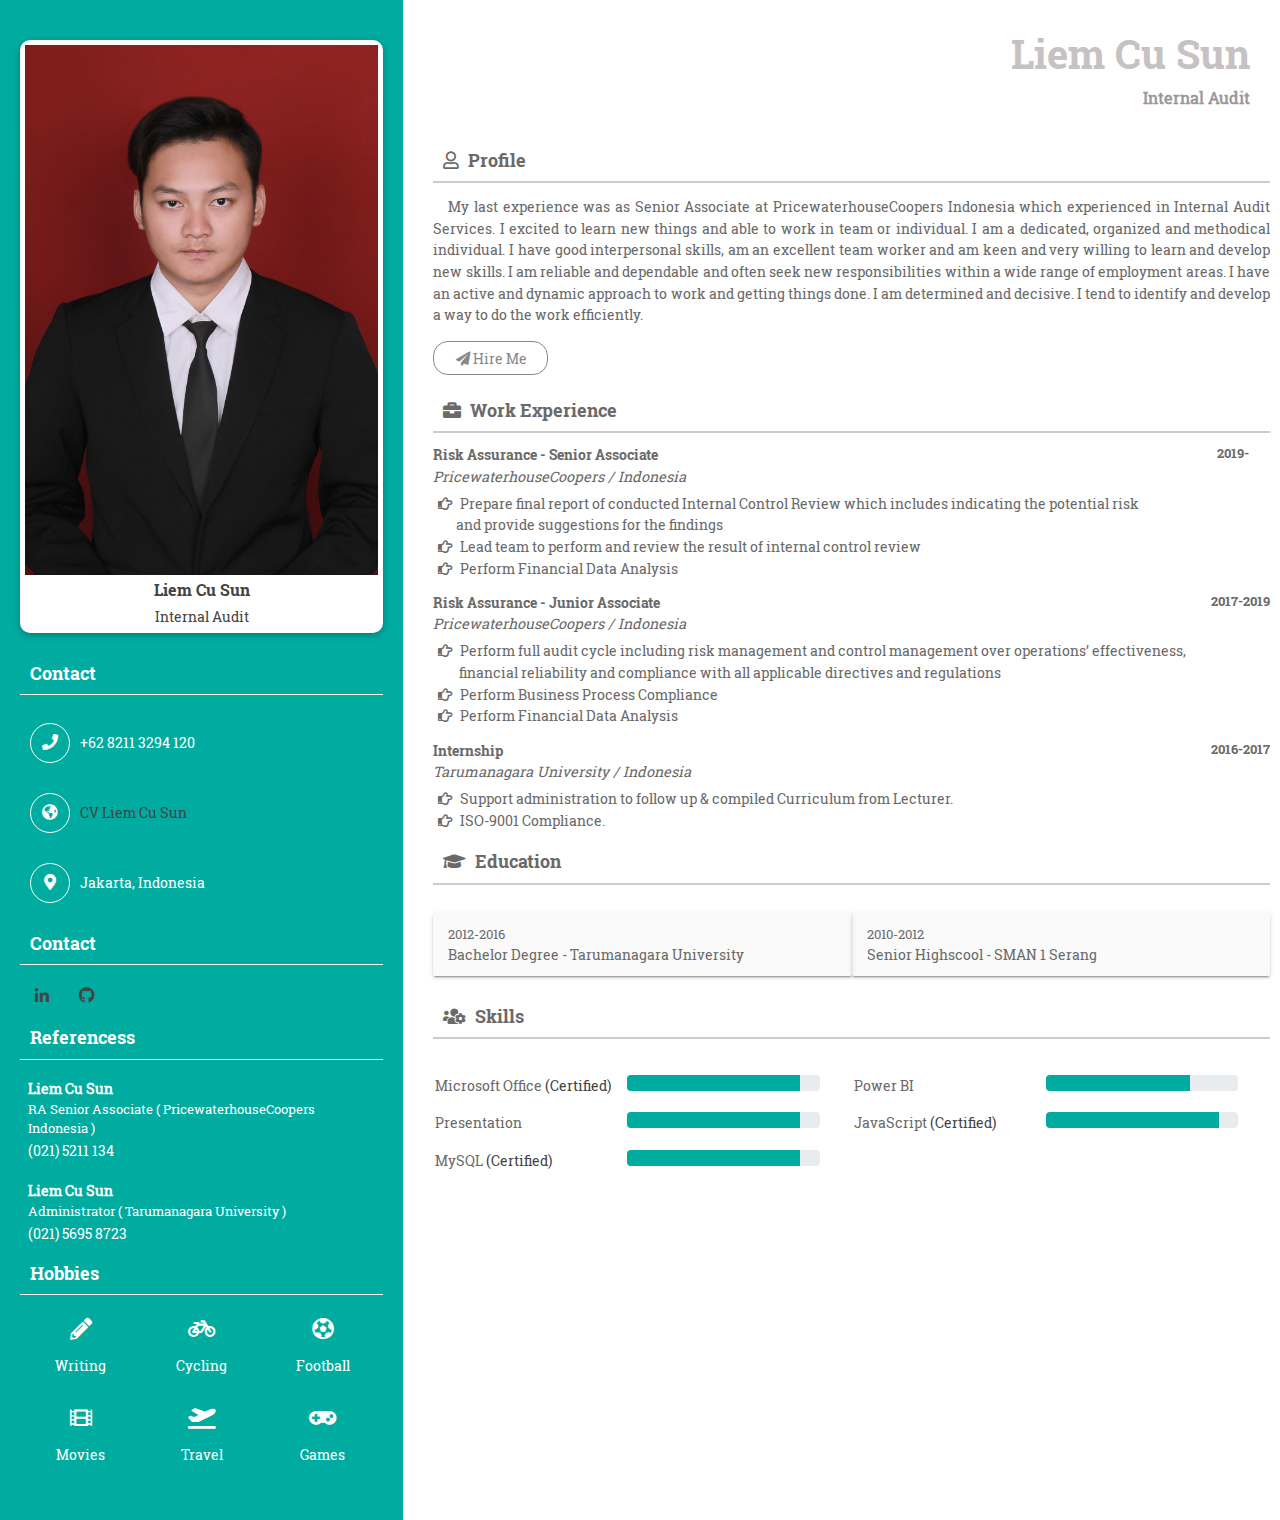
==== index.html @ da797f71 "update cv last" ====
<!doctype html>
<html lang="en">

<head>
    <meta charset="utf-8">
    <meta name="viewport" content="width=device-width, initial-scale=1, shrink-to-fit=no">
    <title> CV Liem Cu Sun</title>

    <link rel="shortcut icon" href="assets/images/fav.jpg">
    <link rel="stylesheet" href="assets/css/bootstrap.min.css">
    <link rel="stylesheet" href="assets/css/fontawsom-all.min.css">
    <link rel="stylesheet" type="text/css" href="assets/css/style.css" />
</head>
<style>
    .profile-box {
        margin: 0 0 0 0;
        width: 100%;
        height: 100%;
    }
</style>

<body>
    <div class="container-fluid overcover">
        <div class="container profile-box">
            <div class="row">
                <div class="col-md-4 left-co">
                    <div class="left-side">
                        <div class="profile-info">
                            <img src="assets/images/0.JPG" alt="">
                            <h3>Liem Cu Sun</h3>
                            <span>Internal Audit</span>
                        </div>
                        <h4 class="ltitle">Contact</h4>
                        <div class="contact-box pb0">
                            <div class="icon">
                                <i class="fas fa-phone"></i>
                            </div>
                            <div class="detail">
                                +62 8211 3294 120
                            </div>
                        </div>
                        <div class="contact-box pb0">
                            <div class="icon">
                                <i class="fas fa-globe-americas"></i>
                            </div>
                            <div class="detail">
                                <a href="https://liemcusun.github.io/">CV Liem Cu Sun</a>
                            </div>
                        </div>
                        <div class="contact-box">
                            <div class="icon">
                                <i class="fas fa-map-marker-alt"></i>
                            </div>
                            <div class="detail">
                                Jakarta, Indonesia
                            </div>
                        </div>
                        <h4 class="ltitle">Contact</h4>
                        <ul class="row social-link no-margin">
                            <!-- <li><a href="https://www.facebook.com/profile.php?id=100008855958695" target="_blank"><i
                                        class="fab fa-facebook-f"></i></a></li>
                            <li><a href="https://twitter.com/liemcusun" target="_blank"><i
                                        class="fab fa-twitter"></i></a></li>
                            <li><a href="https://www.instagram.com/liemcusun/" target="_blank"><i
                                        class="fab fa-instagram"></i></a></li> -->
                            <!-- <li><i class="fab fa-google-plus-g"></i></li> -->
                            <li><a href="https://www.linkedin.com/in/liem-cu-sun-066883148/" target="_blank"><i
                                        class="fab fa-linkedin-in"></i></a></li>
                            <li><a href="https://github.com/LiemCuSun" target="_blank"><i class="fab fa-github"></i></a>
                            </li>
                        </ul>
                        <h4 class="ltitle">Referencess</h4>

                        <div class="refer-cov">
                            <b>Liem Cu Sun</b>
                            <p>RA Senior Associate ( PricewaterhouseCoopers Indonesia )</p>
                            <span>(021) 5211 134</span>
                        </div>
                        <div class="refer-cov">
                            <b>Liem Cu Sun</b>
                            <p>Administrator ( Tarumanagara University )</p>
                            <span>(021) 5695 8723</span>
                        </div>
                        <h4 class="ltitle">Hobbies</h4>
                        <ul class="hoby row no-margin">
                            <li><i class="fas fa-pencil-alt"></i> <br> Writing</li>
                            <li><i class="fas fa-bicycle"></i> <br> Cycling</li>
                            <li><i class="fas fa-futbol"></i> <br> Football</li>
                            <li><i class="fas fa-film"></i><br> Movies</li>
                            <li><i class="fas fa-plane-departure"></i> <br>Travel</li>
                            <li><i class="fas fa-gamepad"></i> <br> Games</li>
                        </ul>
                    </div>
                </div>
                <div class="col-md-8 rt-div">
                    <div class="rit-cover">
                        <div class="hotkey">
                            <h1 class="">Liem Cu Sun </h1>
                            <small>Internal Audit</small>
                        </div>
                        <h2 class="rit-titl"><i class="far fa-user"></i> Profile</h2>
                        <div class="about">
                            <p>My last experience was as Senior Associate at PricewaterhouseCoopers Indonesia which
                                experienced in Internal Audit Services. I excited to learn new things and able
                                to work in team or individual. I am a dedicated, organized and methodical individual.
                                I have good interpersonal skills, am an excellent team worker and am keen and very
                                willing to learn
                                and develop new skills. I am reliable and dependable and often seek new responsibilities
                                within a wide range of employment areas. I have an active and dynamic approach to work
                                and getting things done.
                                I am determined and decisive. I tend to identify and develop a way to do the work
                                efficiently.</p>
                            <div class="btn-ro row no-margin">
                                <ul class="btn-link">
                                    <li>
                                        <a href="https://www.linkedin.com/in/liem-cu-sun-066883148/"><i
                                                class="fas fa-paper-plane"></i> Hire Me</a>
                                    </li>
                                </ul>
                            </div>
                        </div>

                        <h2 class="rit-titl"><i class="fas fa-briefcase"></i> Work Experience</h2>
                        <div class="work-exp">
                            <h6>Risk Assurance - Senior Associate <span>2019-&nbsp&nbsp&nbsp&nbsp&nbsp&nbsp&nbsp</span>
                            </h6>
                            <i>PricewaterhouseCoopers / Indonesia</i>
                            <ul>
                                <li><i class="far fa-hand-point-right"></i> Prepare final report of conducted Internal Control Review which
                                    includes indicating the potential risk <br> &nbsp&nbsp&nbsp&nbsp&nbsp&nbspand provide suggestions for the findings </li>
                                <li><i class="far fa-hand-point-right"></i> Lead team to perform and review the result of internal control review
                                </li>
                                <li><i class="far fa-hand-point-right"></i> Perform Financial Data Analysis
                                </li>
                            </ul>
                        </div>
                        <div class="work-exp">
                            <h6>Risk Assurance - Junior Associate <span>2017-2019</span></h6>
                            <i>PricewaterhouseCoopers / Indonesia</i>
                            <ul>
                                <li><i class="far fa-hand-point-right"></i> Perform full audit cycle
                                    including risk management and control management over operations’ effectiveness,
                                    <br>
                                    &nbsp&nbsp&nbsp&nbsp&nbsp&nbsp financial reliability and compliance with all applicable directives and regulations
                                </li>
                                <li><i class="far fa-hand-point-right"></i> Perform Business Process Compliance </li>
                                <li><i class="far fa-hand-point-right"></i> Perform Financial Data Analysis
                                </li>
                            </ul>
                        </div>
                        <div class="work-exp">
                            <h6>Internship <span>2016-2017</span></h6>
                            <i>Tarumanagara University / Indonesia</i>
                            <ul>
                                <li><i class="far fa-hand-point-right"></i> Support administration to follow up &
                                    compiled Curriculum from Lecturer.

                                </li>
                                <li><i class="far fa-hand-point-right"></i> ISO-9001 Compliance.
                                </li>

                            </ul>
                        </div>

                        <h2 class="rit-titl"><i class="fas fa-graduation-cap"></i> Education</h2>
                        <div class="education">
                            <ul class="row no-margin">
                                <li class="col-md-6"><span>2012-2016</span> <br>
                                    Bachelor Degree - Tarumanagara University</li>
                                <li class="col-md-6"><span>2010-2012</span> <br>
                                    Senior Highscool - SMAN 1 Serang</li>
                            </ul>
                        </div>

                        <h2 class="rit-titl"><i class="fas fa-users-cog"></i> Skills</h2>
                        <div class="profess-cover row no-margin">
                            <div class="col-md-6">
                                <div class=" prog-row row">
                                    <div class="col-sm-6">
                                        Microsoft Office <a
                                            href="https://drive.google.com/file/d/1vhEPJi2TEz5FC_Oz_TeQde2bWAVNfuhn/view?usp=sharing">(Certified)</a>
                                    </div>
                                    <div class="col-sm-6">
                                        <div class="progress">
                                            <div class="progress-bar" role="progressbar" style="width: 90%"
                                                aria-valuenow="25" aria-valuemin="0" aria-valuemax="100"></div>
                                        </div>
                                    </div>
                                </div>
                            </div>
                            <div class="col-md-6">
                                <div class="row prog-row">
                                    <div class="col-sm-6">
                                        Power BI
                                    </div>
                                    <div class="col-sm-6">
                                        <div class="progress">
                                            <div class="progress-bar" role="progressbar" style="width: 75%"
                                                aria-valuenow="25" aria-valuemin="0" aria-valuemax="100"></div>
                                        </div>
                                    </div>
                                </div>
                            </div>

                            <div class="col-md-6">
                                <div class="row prog-row">
                                    <div class="col-sm-6">
                                        Presentation 
                                    </div>
                                    <div class="col-sm-6">
                                        <div class="progress">
                                            <div class="progress-bar" role="progressbar" style="width: 90%"
                                                aria-valuenow="25" aria-valuemin="0" aria-valuemax="100"></div>
                                        </div>
                                    </div>
                                </div>
                            </div>
                            <div class="col-md-6">
                                <div class="row prog-row">
                                    <div class="col-sm-6">
                                        JavaScript <a
                                            href="https://drive.google.com/file/d/10kPiqMe0qYyDjSriyU6Ik29pixav_058/view?usp=sharing">(Certified)</a>
                                    </div>
                                    <div class="col-sm-6">
                                        <div class="progress">
                                            <div class="progress-bar" role="progressbar" style="width: 90%"
                                                aria-valuenow="25" aria-valuemin="0" aria-valuemax="100"></div>
                                        </div>
                                    </div>
                                </div>
                            </div>
                            <div class="col-md-6">
                                <div class="row prog-row">
                                    <div class="col-sm-6">
                                        MySQL <a
                                            href="https://drive.google.com/file/d/10kPiqMe0qYyDjSriyU6Ik29pixav_058/view?usp=sharing">(Certified)</a>
                                    </div>
                                    <div class="col-sm-6">
                                        <div class="progress">
                                            <div class="progress-bar" role="progressbar" style="width: 90%"
                                                aria-valuenow="25" aria-valuemin="0" aria-valuemax="100"></div>
                                        </div>
                                    </div>
                                </div>
                            </div>






                        </div>
                    </div>
                </div>
            </div>
        </div>
    </div>
</body>

<script src="assets/js/jquery-3.2.1.min.js"></script>
<script src="assets/js/popper.min.js"></script>
<script src="assets/js/bootstrap.min.js"></script>
<script src="assets/js/script.js"></script>


</html>
---- assets/css/fontawsom-all.min.css ----
/*!
 * Font Awesome Free 5.3.1 by @fontawesome - https://fontawesome.com
 * License - https://fontawesome.com/license/free (Icons: CC BY 4.0, Fonts: SIL OFL 1.1, Code: MIT License)
 */
.fa,.fab,.fal,.far,.fas{-moz-osx-font-smoothing:grayscale;-webkit-font-smoothing:antialiased;display:inline-block;font-style:normal;font-variant:normal;text-rendering:auto;line-height:1}.fa-lg{font-size:1.33333em;line-height:.75em;vertical-align:-.0667em}.fa-xs{font-size:.75em}.fa-sm{font-size:.875em}.fa-1x{font-size:1em}.fa-2x{font-size:2em}.fa-3x{font-size:3em}.fa-4x{font-size:4em}.fa-5x{font-size:5em}.fa-6x{font-size:6em}.fa-7x{font-size:7em}.fa-8x{font-size:8em}.fa-9x{font-size:9em}.fa-10x{font-size:10em}.fa-fw{text-align:center;width:1.25em}.fa-ul{list-style-type:none;margin-left:2.5em;padding-left:0}.fa-ul>li{position:relative}.fa-li{left:-2em;position:absolute;text-align:center;width:2em;line-height:inherit}.fa-border{border:.08em solid #eee;border-radius:.1em;padding:.2em .25em .15em}.fa-pull-left{float:left}.fa-pull-right{float:right}.fa.fa-pull-left,.fab.fa-pull-left,.fal.fa-pull-left,.far.fa-pull-left,.fas.fa-pull-left{margin-right:.3em}.fa.fa-pull-right,.fab.fa-pull-right,.fal.fa-pull-right,.far.fa-pull-right,.fas.fa-pull-right{margin-left:.3em}.fa-spin{animation:fa-spin 2s infinite linear}.fa-pulse{animation:fa-spin 1s infinite steps(8)}@keyframes fa-spin{0%{transform:rotate(0deg)}to{transform:rotate(1turn)}}.fa-rotate-90{-ms-filter:"progid:DXImageTransform.Microsoft.BasicImage(rotation=1)";transform:rotate(90deg)}.fa-rotate-180{-ms-filter:"progid:DXImageTransform.Microsoft.BasicImage(rotation=2)";transform:rotate(180deg)}.fa-rotate-270{-ms-filter:"progid:DXImageTransform.Microsoft.BasicImage(rotation=3)";transform:rotate(270deg)}.fa-flip-horizontal{-ms-filter:"progid:DXImageTransform.Microsoft.BasicImage(rotation=0, mirror=1)";transform:scaleX(-1)}.fa-flip-vertical{transform:scaleY(-1)}.fa-flip-horizontal.fa-flip-vertical,.fa-flip-vertical{-ms-filter:"progid:DXImageTransform.Microsoft.BasicImage(rotation=2, mirror=1)"}.fa-flip-horizontal.fa-flip-vertical{transform:scale(-1)}:root .fa-flip-horizontal,:root .fa-flip-vertical,:root .fa-rotate-90,:root .fa-rotate-180,:root .fa-rotate-270{-webkit-filter:none;filter:none}.fa-stack{display:inline-block;height:2em;line-height:2em;position:relative;vertical-align:middle;width:2em}.fa-stack-1x,.fa-stack-2x{left:0;position:absolute;text-align:center;width:100%}.fa-stack-1x{line-height:inherit}.fa-stack-2x{font-size:2em}.fa-inverse{color:#fff}.fa-500px:before{content:"\f26e"}.fa-accessible-icon:before{content:"\f368"}.fa-accusoft:before{content:"\f369"}.fa-ad:before{content:"\f641"}.fa-address-book:before{content:"\f2b9"}.fa-address-card:before{content:"\f2bb"}.fa-adjust:before{content:"\f042"}.fa-adn:before{content:"\f170"}.fa-adversal:before{content:"\f36a"}.fa-affiliatetheme:before{content:"\f36b"}.fa-air-freshener:before{content:"\f5d0"}.fa-algolia:before{content:"\f36c"}.fa-align-center:before{content:"\f037"}.fa-align-justify:before{content:"\f039"}.fa-align-left:before{content:"\f036"}.fa-align-right:before{content:"\f038"}.fa-alipay:before{content:"\f642"}.fa-allergies:before{content:"\f461"}.fa-amazon:before{content:"\f270"}.fa-amazon-pay:before{content:"\f42c"}.fa-ambulance:before{content:"\f0f9"}.fa-american-sign-language-interpreting:before{content:"\f2a3"}.fa-amilia:before{content:"\f36d"}.fa-anchor:before{content:"\f13d"}.fa-android:before{content:"\f17b"}.fa-angellist:before{content:"\f209"}.fa-angle-double-down:before{content:"\f103"}.fa-angle-double-left:before{content:"\f100"}.fa-angle-double-right:before{content:"\f101"}.fa-angle-double-up:before{content:"\f102"}.fa-angle-down:before{content:"\f107"}.fa-angle-left:before{content:"\f104"}.fa-angle-right:before{content:"\f105"}.fa-angle-up:before{content:"\f106"}.fa-angry:before{content:"\f556"}.fa-angrycreative:before{content:"\f36e"}.fa-angular:before{content:"\f420"}.fa-ankh:before{content:"\f644"}.fa-app-store:before{content:"\f36f"}.fa-app-store-ios:before{content:"\f370"}.fa-apper:before{content:"\f371"}.fa-apple:before{content:"\f179"}.fa-apple-alt:before{content:"\f5d1"}.fa-apple-pay:before{content:"\f415"}.fa-archive:before{content:"\f187"}.fa-archway:before{content:"\f557"}.fa-arrow-alt-circle-down:before{content:"\f358"}.fa-arrow-alt-circle-left:before{content:"\f359"}.fa-arrow-alt-circle-right:before{content:"\f35a"}.fa-arrow-alt-circle-up:before{content:"\f35b"}.fa-arrow-circle-down:before{content:"\f0ab"}.fa-arrow-circle-left:before{content:"\f0a8"}.fa-arrow-circle-right:before{content:"\f0a9"}.fa-arrow-circle-up:before{content:"\f0aa"}.fa-arrow-down:before{content:"\f063"}.fa-arrow-left:before{content:"\f060"}.fa-arrow-right:before{content:"\f061"}.fa-arrow-up:before{content:"\f062"}.fa-arrows-alt:before{content:"\f0b2"}.fa-arrows-alt-h:before{content:"\f337"}.fa-arrows-alt-v:before{content:"\f338"}.fa-assistive-listening-systems:before{content:"\f2a2"}.fa-asterisk:before{content:"\f069"}.fa-asymmetrik:before{content:"\f372"}.fa-at:before{content:"\f1fa"}.fa-atlas:before{content:"\f558"}.fa-atom:before{content:"\f5d2"}.fa-audible:before{content:"\f373"}.fa-audio-description:before{content:"\f29e"}.fa-autoprefixer:before{content:"\f41c"}.fa-avianex:before{content:"\f374"}.fa-aviato:before{content:"\f421"}.fa-award:before{content:"\f559"}.fa-aws:before{content:"\f375"}.fa-backspace:before{content:"\f55a"}.fa-backward:before{content:"\f04a"}.fa-balance-scale:before{content:"\f24e"}.fa-ban:before{content:"\f05e"}.fa-band-aid:before{content:"\f462"}.fa-bandcamp:before{content:"\f2d5"}.fa-barcode:before{content:"\f02a"}.fa-bars:before{content:"\f0c9"}.fa-baseball-ball:before{content:"\f433"}.fa-basketball-ball:before{content:"\f434"}.fa-bath:before{content:"\f2cd"}.fa-battery-empty:before{content:"\f244"}.fa-battery-full:before{content:"\f240"}.fa-battery-half:before{content:"\f242"}.fa-battery-quarter:before{content:"\f243"}.fa-battery-three-quarters:before{content:"\f241"}.fa-bed:before{content:"\f236"}.fa-beer:before{content:"\f0fc"}.fa-behance:before{content:"\f1b4"}.fa-behance-square:before{content:"\f1b5"}.fa-bell:before{content:"\f0f3"}.fa-bell-slash:before{content:"\f1f6"}.fa-bezier-curve:before{content:"\f55b"}.fa-bible:before{content:"\f647"}.fa-bicycle:before{content:"\f206"}.fa-bimobject:before{content:"\f378"}.fa-binoculars:before{content:"\f1e5"}.fa-birthday-cake:before{content:"\f1fd"}.fa-bitbucket:before{content:"\f171"}.fa-bitcoin:before{content:"\f379"}.fa-bity:before{content:"\f37a"}.fa-black-tie:before{content:"\f27e"}.fa-blackberry:before{content:"\f37b"}.fa-blender:before{content:"\f517"}.fa-blind:before{content:"\f29d"}.fa-blogger:before{content:"\f37c"}.fa-blogger-b:before{content:"\f37d"}.fa-bluetooth:before{content:"\f293"}.fa-bluetooth-b:before{content:"\f294"}.fa-bold:before{content:"\f032"}.fa-bolt:before{content:"\f0e7"}.fa-bomb:before{content:"\f1e2"}.fa-bone:before{content:"\f5d7"}.fa-bong:before{content:"\f55c"}.fa-book:before{content:"\f02d"}.fa-book-open:before{content:"\f518"}.fa-book-reader:before{content:"\f5da"}.fa-bookmark:before{content:"\f02e"}.fa-bowling-ball:before{content:"\f436"}.fa-box:before{content:"\f466"}.fa-box-open:before{content:"\f49e"}.fa-boxes:before{content:"\f468"}.fa-braille:before{content:"\f2a1"}.fa-brain:before{content:"\f5dc"}.fa-briefcase:before{content:"\f0b1"}.fa-briefcase-medical:before{content:"\f469"}.fa-broadcast-tower:before{content:"\f519"}.fa-broom:before{content:"\f51a"}.fa-brush:before{content:"\f55d"}.fa-btc:before{content:"\f15a"}.fa-bug:before{content:"\f188"}.fa-building:before{content:"\f1ad"}.fa-bullhorn:before{content:"\f0a1"}.fa-bullseye:before{content:"\f140"}.fa-burn:before{content:"\f46a"}.fa-buromobelexperte:before{content:"\f37f"}.fa-bus:before{content:"\f207"}.fa-bus-alt:before{content:"\f55e"}.fa-business-time:before{content:"\f64a"}.fa-buysellads:before{content:"\f20d"}.fa-calculator:before{content:"\f1ec"}.fa-calendar:before{content:"\f133"}.fa-calendar-alt:before{content:"\f073"}.fa-calendar-check:before{content:"\f274"}.fa-calendar-minus:before{content:"\f272"}.fa-calendar-plus:before{content:"\f271"}.fa-calendar-times:before{content:"\f273"}.fa-camera:before{content:"\f030"}.fa-camera-retro:before{content:"\f083"}.fa-cannabis:before{content:"\f55f"}.fa-capsules:before{content:"\f46b"}.fa-car:before{content:"\f1b9"}.fa-car-alt:before{content:"\f5de"}.fa-car-battery:before{content:"\f5df"}.fa-car-crash:before{content:"\f5e1"}.fa-car-side:before{content:"\f5e4"}.fa-caret-down:before{content:"\f0d7"}.fa-caret-left:before{content:"\f0d9"}.fa-caret-right:before{content:"\f0da"}.fa-caret-square-down:before{content:"\f150"}.fa-caret-square-left:before{content:"\f191"}.fa-caret-square-right:before{content:"\f152"}.fa-caret-square-up:before{content:"\f151"}.fa-caret-up:before{content:"\f0d8"}.fa-cart-arrow-down:before{content:"\f218"}.fa-cart-plus:before{content:"\f217"}.fa-cc-amazon-pay:before{content:"\f42d"}.fa-cc-amex:before{content:"\f1f3"}.fa-cc-apple-pay:before{content:"\f416"}.fa-cc-diners-club:before{content:"\f24c"}.fa-cc-discover:before{content:"\f1f2"}.fa-cc-jcb:before{content:"\f24b"}.fa-cc-mastercard:before{content:"\f1f1"}.fa-cc-paypal:before{content:"\f1f4"}.fa-cc-stripe:before{content:"\f1f5"}.fa-cc-visa:before{content:"\f1f0"}.fa-centercode:before{content:"\f380"}.fa-certificate:before{content:"\f0a3"}.fa-chalkboard:before{content:"\f51b"}.fa-chalkboard-teacher:before{content:"\f51c"}.fa-charging-station:before{content:"\f5e7"}.fa-chart-area:before{content:"\f1fe"}.fa-chart-bar:before{content:"\f080"}.fa-chart-line:before{content:"\f201"}.fa-chart-pie:before{content:"\f200"}.fa-check:before{content:"\f00c"}.fa-check-circle:before{content:"\f058"}.fa-check-double:before{content:"\f560"}.fa-check-square:before{content:"\f14a"}.fa-chess:before{content:"\f439"}.fa-chess-bishop:before{content:"\f43a"}.fa-chess-board:before{content:"\f43c"}.fa-chess-king:before{content:"\f43f"}.fa-chess-knight:before{content:"\f441"}.fa-chess-pawn:before{content:"\f443"}.fa-chess-queen:before{content:"\f445"}.fa-chess-rook:before{content:"\f447"}.fa-chevron-circle-down:before{content:"\f13a"}.fa-chevron-circle-left:before{content:"\f137"}.fa-chevron-circle-right:before{content:"\f138"}.fa-chevron-circle-up:before{content:"\f139"}.fa-chevron-down:before{content:"\f078"}.fa-chevron-left:before{content:"\f053"}.fa-chevron-right:before{content:"\f054"}.fa-chevron-up:before{content:"\f077"}.fa-child:before{content:"\f1ae"}.fa-chrome:before{content:"\f268"}.fa-church:before{content:"\f51d"}.fa-circle:before{content:"\f111"}.fa-circle-notch:before{content:"\f1ce"}.fa-city:before{content:"\f64f"}.fa-clipboard:before{content:"\f328"}.fa-clipboard-check:before{content:"\f46c"}.fa-clipboard-list:before{content:"\f46d"}.fa-clock:before{content:"\f017"}.fa-clone:before{content:"\f24d"}.fa-closed-captioning:before{content:"\f20a"}.fa-cloud:before{content:"\f0c2"}.fa-cloud-download-alt:before{content:"\f381"}.fa-cloud-upload-alt:before{content:"\f382"}.fa-cloudscale:before{content:"\f383"}.fa-cloudsmith:before{content:"\f384"}.fa-cloudversify:before{content:"\f385"}.fa-cocktail:before{content:"\f561"}.fa-code:before{content:"\f121"}.fa-code-branch:before{content:"\f126"}.fa-codepen:before{content:"\f1cb"}.fa-codiepie:before{content:"\f284"}.fa-coffee:before{content:"\f0f4"}.fa-cog:before{content:"\f013"}.fa-cogs:before{content:"\f085"}.fa-coins:before{content:"\f51e"}.fa-columns:before{content:"\f0db"}.fa-comment:before{content:"\f075"}.fa-comment-alt:before{content:"\f27a"}.fa-comment-dollar:before{content:"\f651"}.fa-comment-dots:before{content:"\f4ad"}.fa-comment-slash:before{content:"\f4b3"}.fa-comments:before{content:"\f086"}.fa-comments-dollar:before{content:"\f653"}.fa-compact-disc:before{content:"\f51f"}.fa-compass:before{content:"\f14e"}.fa-compress:before{content:"\f066"}.fa-concierge-bell:before{content:"\f562"}.fa-connectdevelop:before{content:"\f20e"}.fa-contao:before{content:"\f26d"}.fa-cookie:before{content:"\f563"}.fa-cookie-bite:before{content:"\f564"}.fa-copy:before{content:"\f0c5"}.fa-copyright:before{content:"\f1f9"}.fa-couch:before{content:"\f4b8"}.fa-cpanel:before{content:"\f388"}.fa-creative-commons:before{content:"\f25e"}.fa-creative-commons-by:before{content:"\f4e7"}.fa-creative-commons-nc:before{content:"\f4e8"}.fa-creative-commons-nc-eu:before{content:"\f4e9"}.fa-creative-commons-nc-jp:before{content:"\f4ea"}.fa-creative-commons-nd:before{content:"\f4eb"}.fa-creative-commons-pd:before{content:"\f4ec"}.fa-creative-commons-pd-alt:before{content:"\f4ed"}.fa-creative-commons-remix:before{content:"\f4ee"}.fa-creative-commons-sa:before{content:"\f4ef"}.fa-creative-commons-sampling:before{content:"\f4f0"}.fa-creative-commons-sampling-plus:before{content:"\f4f1"}.fa-creative-commons-share:before{content:"\f4f2"}.fa-credit-card:before{content:"\f09d"}.fa-crop:before{content:"\f125"}.fa-crop-alt:before{content:"\f565"}.fa-cross:before{content:"\f654"}.fa-crosshairs:before{content:"\f05b"}.fa-crow:before{content:"\f520"}.fa-crown:before{content:"\f521"}.fa-css3:before{content:"\f13c"}.fa-css3-alt:before{content:"\f38b"}.fa-cube:before{content:"\f1b2"}.fa-cubes:before{content:"\f1b3"}.fa-cut:before{content:"\f0c4"}.fa-cuttlefish:before{content:"\f38c"}.fa-d-and-d:before{content:"\f38d"}.fa-dashcube:before{content:"\f210"}.fa-database:before{content:"\f1c0"}.fa-deaf:before{content:"\f2a4"}.fa-delicious:before{content:"\f1a5"}.fa-deploydog:before{content:"\f38e"}.fa-deskpro:before{content:"\f38f"}.fa-desktop:before{content:"\f108"}.fa-deviantart:before{content:"\f1bd"}.fa-dharmachakra:before{content:"\f655"}.fa-diagnoses:before{content:"\f470"}.fa-dice:before{content:"\f522"}.fa-dice-five:before{content:"\f523"}.fa-dice-four:before{content:"\f524"}.fa-dice-one:before{content:"\f525"}.fa-dice-six:before{content:"\f526"}.fa-dice-three:before{content:"\f527"}.fa-dice-two:before{content:"\f528"}.fa-digg:before{content:"\f1a6"}.fa-digital-ocean:before{content:"\f391"}.fa-digital-tachograph:before{content:"\f566"}.fa-directions:before{content:"\f5eb"}.fa-discord:before{content:"\f392"}.fa-discourse:before{content:"\f393"}.fa-divide:before{content:"\f529"}.fa-dizzy:before{content:"\f567"}.fa-dna:before{content:"\f471"}.fa-dochub:before{content:"\f394"}.fa-docker:before{content:"\f395"}.fa-dollar-sign:before{content:"\f155"}.fa-dolly:before{content:"\f472"}.fa-dolly-flatbed:before{content:"\f474"}.fa-donate:before{content:"\f4b9"}.fa-door-closed:before{content:"\f52a"}.fa-door-open:before{content:"\f52b"}.fa-dot-circle:before{content:"\f192"}.fa-dove:before{content:"\f4ba"}.fa-download:before{content:"\f019"}.fa-draft2digital:before{content:"\f396"}.fa-drafting-compass:before{content:"\f568"}.fa-draw-polygon:before{content:"\f5ee"}.fa-dribbble:before{content:"\f17d"}.fa-dribbble-square:before{content:"\f397"}.fa-dropbox:before{content:"\f16b"}.fa-drum:before{content:"\f569"}.fa-drum-steelpan:before{content:"\f56a"}.fa-drupal:before{content:"\f1a9"}.fa-dumbbell:before{content:"\f44b"}.fa-dyalog:before{content:"\f399"}.fa-earlybirds:before{content:"\f39a"}.fa-ebay:before{content:"\f4f4"}.fa-edge:before{content:"\f282"}.fa-edit:before{content:"\f044"}.fa-eject:before{content:"\f052"}.fa-elementor:before{content:"\f430"}.fa-ellipsis-h:before{content:"\f141"}.fa-ellipsis-v:before{content:"\f142"}.fa-ello:before{content:"\f5f1"}.fa-ember:before{content:"\f423"}.fa-empire:before{content:"\f1d1"}.fa-envelope:before{content:"\f0e0"}.fa-envelope-open:before{content:"\f2b6"}.fa-envelope-open-text:before{content:"\f658"}.fa-envelope-square:before{content:"\f199"}.fa-envira:before{content:"\f299"}.fa-equals:before{content:"\f52c"}.fa-eraser:before{content:"\f12d"}.fa-erlang:before{content:"\f39d"}.fa-ethereum:before{content:"\f42e"}.fa-etsy:before{content:"\f2d7"}.fa-euro-sign:before{content:"\f153"}.fa-exchange-alt:before{content:"\f362"}.fa-exclamation:before{content:"\f12a"}.fa-exclamation-circle:before{content:"\f06a"}.fa-exclamation-triangle:before{content:"\f071"}.fa-expand:before{content:"\f065"}.fa-expand-arrows-alt:before{content:"\f31e"}.fa-expeditedssl:before{content:"\f23e"}.fa-external-link-alt:before{content:"\f35d"}.fa-external-link-square-alt:before{content:"\f360"}.fa-eye:before{content:"\f06e"}.fa-eye-dropper:before{content:"\f1fb"}.fa-eye-slash:before{content:"\f070"}.fa-facebook:before{content:"\f09a"}.fa-facebook-f:before{content:"\f39e"}.fa-facebook-messenger:before{content:"\f39f"}.fa-facebook-square:before{content:"\f082"}.fa-fast-backward:before{content:"\f049"}.fa-fast-forward:before{content:"\f050"}.fa-fax:before{content:"\f1ac"}.fa-feather:before{content:"\f52d"}.fa-feather-alt:before{content:"\f56b"}.fa-female:before{content:"\f182"}.fa-fighter-jet:before{content:"\f0fb"}.fa-file:before{content:"\f15b"}.fa-file-alt:before{content:"\f15c"}.fa-file-archive:before{content:"\f1c6"}.fa-file-audio:before{content:"\f1c7"}.fa-file-code:before{content:"\f1c9"}.fa-file-contract:before{content:"\f56c"}.fa-file-download:before{content:"\f56d"}.fa-file-excel:before{content:"\f1c3"}.fa-file-export:before{content:"\f56e"}.fa-file-image:before{content:"\f1c5"}.fa-file-import:before{content:"\f56f"}.fa-file-invoice:before{content:"\f570"}.fa-file-invoice-dollar:before{content:"\f571"}.fa-file-medical:before{content:"\f477"}.fa-file-medical-alt:before{content:"\f478"}.fa-file-pdf:before{content:"\f1c1"}.fa-file-powerpoint:before{content:"\f1c4"}.fa-file-prescription:before{content:"\f572"}.fa-file-signature:before{content:"\f573"}.fa-file-upload:before{content:"\f574"}.fa-file-video:before{content:"\f1c8"}.fa-file-word:before{content:"\f1c2"}.fa-fill:before{content:"\f575"}.fa-fill-drip:before{content:"\f576"}.fa-film:before{content:"\f008"}.fa-filter:before{content:"\f0b0"}.fa-fingerprint:before{content:"\f577"}.fa-fire:before{content:"\f06d"}.fa-fire-extinguisher:before{content:"\f134"}.fa-firefox:before{content:"\f269"}.fa-first-aid:before{content:"\f479"}.fa-first-order:before{content:"\f2b0"}.fa-first-order-alt:before{content:"\f50a"}.fa-firstdraft:before{content:"\f3a1"}.fa-fish:before{content:"\f578"}.fa-flag:before{content:"\f024"}.fa-flag-checkered:before{content:"\f11e"}.fa-flask:before{content:"\f0c3"}.fa-flickr:before{content:"\f16e"}.fa-flipboard:before{content:"\f44d"}.fa-flushed:before{content:"\f579"}.fa-fly:before{content:"\f417"}.fa-folder:before{content:"\f07b"}.fa-folder-minus:before{content:"\f65d"}.fa-folder-open:before{content:"\f07c"}.fa-folder-plus:before{content:"\f65e"}.fa-font:before{content:"\f031"}.fa-font-awesome:before{content:"\f2b4"}.fa-font-awesome-alt:before{content:"\f35c"}.fa-font-awesome-flag:before{content:"\f425"}.fa-font-awesome-logo-full:before{content:"\f4e6"}.fa-fonticons:before{content:"\f280"}.fa-fonticons-fi:before{content:"\f3a2"}.fa-football-ball:before{content:"\f44e"}.fa-fort-awesome:before{content:"\f286"}.fa-fort-awesome-alt:before{content:"\f3a3"}.fa-forumbee:before{content:"\f211"}.fa-forward:before{content:"\f04e"}.fa-foursquare:before{content:"\f180"}.fa-free-code-camp:before{content:"\f2c5"}.fa-freebsd:before{content:"\f3a4"}.fa-frog:before{content:"\f52e"}.fa-frown:before{content:"\f119"}.fa-frown-open:before{content:"\f57a"}.fa-fulcrum:before{content:"\f50b"}.fa-funnel-dollar:before{content:"\f662"}.fa-futbol:before{content:"\f1e3"}.fa-galactic-republic:before{content:"\f50c"}.fa-galactic-senate:before{content:"\f50d"}.fa-gamepad:before{content:"\f11b"}.fa-gas-pump:before{content:"\f52f"}.fa-gavel:before{content:"\f0e3"}.fa-gem:before{content:"\f3a5"}.fa-genderless:before{content:"\f22d"}.fa-get-pocket:before{content:"\f265"}.fa-gg:before{content:"\f260"}.fa-gg-circle:before{content:"\f261"}.fa-gift:before{content:"\f06b"}.fa-git:before{content:"\f1d3"}.fa-git-square:before{content:"\f1d2"}.fa-github:before{content:"\f09b"}.fa-github-alt:before{content:"\f113"}.fa-github-square:before{content:"\f092"}.fa-gitkraken:before{content:"\f3a6"}.fa-gitlab:before{content:"\f296"}.fa-gitter:before{content:"\f426"}.fa-glass-martini:before{content:"\f000"}.fa-glass-martini-alt:before{content:"\f57b"}.fa-glasses:before{content:"\f530"}.fa-glide:before{content:"\f2a5"}.fa-glide-g:before{content:"\f2a6"}.fa-globe:before{content:"\f0ac"}.fa-globe-africa:before{content:"\f57c"}.fa-globe-americas:before{content:"\f57d"}.fa-globe-asia:before{content:"\f57e"}.fa-gofore:before{content:"\f3a7"}.fa-golf-ball:before{content:"\f450"}.fa-goodreads:before{content:"\f3a8"}.fa-goodreads-g:before{content:"\f3a9"}.fa-google:before{content:"\f1a0"}.fa-google-drive:before{content:"\f3aa"}.fa-google-play:before{content:"\f3ab"}.fa-google-plus:before{content:"\f2b3"}.fa-google-plus-g:before{content:"\f0d5"}.fa-google-plus-square:before{content:"\f0d4"}.fa-google-wallet:before{content:"\f1ee"}.fa-gopuram:before{content:"\f664"}.fa-graduation-cap:before{content:"\f19d"}.fa-gratipay:before{content:"\f184"}.fa-grav:before{content:"\f2d6"}.fa-greater-than:before{content:"\f531"}.fa-greater-than-equal:before{content:"\f532"}.fa-grimace:before{content:"\f57f"}.fa-grin:before{content:"\f580"}.fa-grin-alt:before{content:"\f581"}.fa-grin-beam:before{content:"\f582"}.fa-grin-beam-sweat:before{content:"\f583"}.fa-grin-hearts:before{content:"\f584"}.fa-grin-squint:before{content:"\f585"}.fa-grin-squint-tears:before{content:"\f586"}.fa-grin-stars:before{content:"\f587"}.fa-grin-tears:before{content:"\f588"}.fa-grin-tongue:before{content:"\f589"}.fa-grin-tongue-squint:before{content:"\f58a"}.fa-grin-tongue-wink:before{content:"\f58b"}.fa-grin-wink:before{content:"\f58c"}.fa-grip-horizontal:before{content:"\f58d"}.fa-grip-vertical:before{content:"\f58e"}.fa-gripfire:before{content:"\f3ac"}.fa-grunt:before{content:"\f3ad"}.fa-gulp:before{content:"\f3ae"}.fa-h-square:before{content:"\f0fd"}.fa-hacker-news:before{content:"\f1d4"}.fa-hacker-news-square:before{content:"\f3af"}.fa-hackerrank:before{content:"\f5f7"}.fa-hamsa:before{content:"\f665"}.fa-hand-holding:before{content:"\f4bd"}.fa-hand-holding-heart:before{content:"\f4be"}.fa-hand-holding-usd:before{content:"\f4c0"}.fa-hand-lizard:before{content:"\f258"}.fa-hand-paper:before{content:"\f256"}.fa-hand-peace:before{content:"\f25b"}.fa-hand-point-down:before{content:"\f0a7"}.fa-hand-point-left:before{content:"\f0a5"}.fa-hand-point-right:before{content:"\f0a4"}.fa-hand-point-up:before{content:"\f0a6"}.fa-hand-pointer:before{content:"\f25a"}.fa-hand-rock:before{content:"\f255"}.fa-hand-scissors:before{content:"\f257"}.fa-hand-spock:before{content:"\f259"}.fa-hands:before{content:"\f4c2"}.fa-hands-helping:before{content:"\f4c4"}.fa-handshake:before{content:"\f2b5"}.fa-hashtag:before{content:"\f292"}.fa-haykal:before{content:"\f666"}.fa-hdd:before{content:"\f0a0"}.fa-heading:before{content:"\f1dc"}.fa-headphones:before{content:"\f025"}.fa-headphones-alt:before{content:"\f58f"}.fa-headset:before{content:"\f590"}.fa-heart:before{content:"\f004"}.fa-heartbeat:before{content:"\f21e"}.fa-helicopter:before{content:"\f533"}.fa-highlighter:before{content:"\f591"}.fa-hips:before{content:"\f452"}.fa-hire-a-helper:before{content:"\f3b0"}.fa-history:before{content:"\f1da"}.fa-hockey-puck:before{content:"\f453"}.fa-home:before{content:"\f015"}.fa-hooli:before{content:"\f427"}.fa-hornbill:before{content:"\f592"}.fa-hospital:before{content:"\f0f8"}.fa-hospital-alt:before{content:"\f47d"}.fa-hospital-symbol:before{content:"\f47e"}.fa-hot-tub:before{content:"\f593"}.fa-hotel:before{content:"\f594"}.fa-hotjar:before{content:"\f3b1"}.fa-hourglass:before{content:"\f254"}.fa-hourglass-end:before{content:"\f253"}.fa-hourglass-half:before{content:"\f252"}.fa-hourglass-start:before{content:"\f251"}.fa-houzz:before{content:"\f27c"}.fa-html5:before{content:"\f13b"}.fa-hubspot:before{content:"\f3b2"}.fa-i-cursor:before{content:"\f246"}.fa-id-badge:before{content:"\f2c1"}.fa-id-card:before{content:"\f2c2"}.fa-id-card-alt:before{content:"\f47f"}.fa-image:before{content:"\f03e"}.fa-images:before{content:"\f302"}.fa-imdb:before{content:"\f2d8"}.fa-inbox:before{content:"\f01c"}.fa-indent:before{content:"\f03c"}.fa-industry:before{content:"\f275"}.fa-infinity:before{content:"\f534"}.fa-info:before{content:"\f129"}.fa-info-circle:before{content:"\f05a"}.fa-instagram:before{content:"\f16d"}.fa-internet-explorer:before{content:"\f26b"}.fa-ioxhost:before{content:"\f208"}.fa-italic:before{content:"\f033"}.fa-itunes:before{content:"\f3b4"}.fa-itunes-note:before{content:"\f3b5"}.fa-java:before{content:"\f4e4"}.fa-jedi:before{content:"\f669"}.fa-jedi-order:before{content:"\f50e"}.fa-jenkins:before{content:"\f3b6"}.fa-joget:before{content:"\f3b7"}.fa-joint:before{content:"\f595"}.fa-joomla:before{content:"\f1aa"}.fa-journal-whills:before{content:"\f66a"}.fa-js:before{content:"\f3b8"}.fa-js-square:before{content:"\f3b9"}.fa-jsfiddle:before{content:"\f1cc"}.fa-kaaba:before{content:"\f66b"}.fa-kaggle:before{content:"\f5fa"}.fa-key:before{content:"\f084"}.fa-keybase:before{content:"\f4f5"}.fa-keyboard:before{content:"\f11c"}.fa-keycdn:before{content:"\f3ba"}.fa-khanda:before{content:"\f66d"}.fa-kickstarter:before{content:"\f3bb"}.fa-kickstarter-k:before{content:"\f3bc"}.fa-kiss:before{content:"\f596"}.fa-kiss-beam:before{content:"\f597"}.fa-kiss-wink-heart:before{content:"\f598"}.fa-kiwi-bird:before{content:"\f535"}.fa-korvue:before{content:"\f42f"}.fa-landmark:before{content:"\f66f"}.fa-language:before{content:"\f1ab"}.fa-laptop:before{content:"\f109"}.fa-laptop-code:before{content:"\f5fc"}.fa-laravel:before{content:"\f3bd"}.fa-lastfm:before{content:"\f202"}.fa-lastfm-square:before{content:"\f203"}.fa-laugh:before{content:"\f599"}.fa-laugh-beam:before{content:"\f59a"}.fa-laugh-squint:before{content:"\f59b"}.fa-laugh-wink:before{content:"\f59c"}.fa-layer-group:before{content:"\f5fd"}.fa-leaf:before{content:"\f06c"}.fa-leanpub:before{content:"\f212"}.fa-lemon:before{content:"\f094"}.fa-less:before{content:"\f41d"}.fa-less-than:before{content:"\f536"}.fa-less-than-equal:before{content:"\f537"}.fa-level-down-alt:before{content:"\f3be"}.fa-level-up-alt:before{content:"\f3bf"}.fa-life-ring:before{content:"\f1cd"}.fa-lightbulb:before{content:"\f0eb"}.fa-line:before{content:"\f3c0"}.fa-link:before{content:"\f0c1"}.fa-linkedin:before{content:"\f08c"}.fa-linkedin-in:before{content:"\f0e1"}.fa-linode:before{content:"\f2b8"}.fa-linux:before{content:"\f17c"}.fa-lira-sign:before{content:"\f195"}.fa-list:before{content:"\f03a"}.fa-list-alt:before{content:"\f022"}.fa-list-ol:before{content:"\f0cb"}.fa-list-ul:before{content:"\f0ca"}.fa-location-arrow:before{content:"\f124"}.fa-lock:before{content:"\f023"}.fa-lock-open:before{content:"\f3c1"}.fa-long-arrow-alt-down:before{content:"\f309"}.fa-long-arrow-alt-left:before{content:"\f30a"}.fa-long-arrow-alt-right:before{content:"\f30b"}.fa-long-arrow-alt-up:before{content:"\f30c"}.fa-low-vision:before{content:"\f2a8"}.fa-luggage-cart:before{content:"\f59d"}.fa-lyft:before{content:"\f3c3"}.fa-magento:before{content:"\f3c4"}.fa-magic:before{content:"\f0d0"}.fa-magnet:before{content:"\f076"}.fa-mail-bulk:before{content:"\f674"}.fa-mailchimp:before{content:"\f59e"}.fa-male:before{content:"\f183"}.fa-mandalorian:before{content:"\f50f"}.fa-map:before{content:"\f279"}.fa-map-marked:before{content:"\f59f"}.fa-map-marked-alt:before{content:"\f5a0"}.fa-map-marker:before{content:"\f041"}.fa-map-marker-alt:before{content:"\f3c5"}.fa-map-pin:before{content:"\f276"}.fa-map-signs:before{content:"\f277"}.fa-markdown:before{content:"\f60f"}.fa-marker:before{content:"\f5a1"}.fa-mars:before{content:"\f222"}.fa-mars-double:before{content:"\f227"}.fa-mars-stroke:before{content:"\f229"}.fa-mars-stroke-h:before{content:"\f22b"}.fa-mars-stroke-v:before{content:"\f22a"}.fa-mastodon:before{content:"\f4f6"}.fa-maxcdn:before{content:"\f136"}.fa-medal:before{content:"\f5a2"}.fa-medapps:before{content:"\f3c6"}.fa-medium:before{content:"\f23a"}.fa-medium-m:before{content:"\f3c7"}.fa-medkit:before{content:"\f0fa"}.fa-medrt:before{content:"\f3c8"}.fa-meetup:before{content:"\f2e0"}.fa-megaport:before{content:"\f5a3"}.fa-meh:before{content:"\f11a"}.fa-meh-blank:before{content:"\f5a4"}.fa-meh-rolling-eyes:before{content:"\f5a5"}.fa-memory:before{content:"\f538"}.fa-menorah:before{content:"\f676"}.fa-mercury:before{content:"\f223"}.fa-microchip:before{content:"\f2db"}.fa-microphone:before{content:"\f130"}.fa-microphone-alt:before{content:"\f3c9"}.fa-microphone-alt-slash:before{content:"\f539"}.fa-microphone-slash:before{content:"\f131"}.fa-microscope:before{content:"\f610"}.fa-microsoft:before{content:"\f3ca"}.fa-minus:before{content:"\f068"}.fa-minus-circle:before{content:"\f056"}.fa-minus-square:before{content:"\f146"}.fa-mix:before{content:"\f3cb"}.fa-mixcloud:before{content:"\f289"}.fa-mizuni:before{content:"\f3cc"}.fa-mobile:before{content:"\f10b"}.fa-mobile-alt:before{content:"\f3cd"}.fa-modx:before{content:"\f285"}.fa-monero:before{content:"\f3d0"}.fa-money-bill:before{content:"\f0d6"}.fa-money-bill-alt:before{content:"\f3d1"}.fa-money-bill-wave:before{content:"\f53a"}.fa-money-bill-wave-alt:before{content:"\f53b"}.fa-money-check:before{content:"\f53c"}.fa-money-check-alt:before{content:"\f53d"}.fa-monument:before{content:"\f5a6"}.fa-moon:before{content:"\f186"}.fa-mortar-pestle:before{content:"\f5a7"}.fa-mosque:before{content:"\f678"}.fa-motorcycle:before{content:"\f21c"}.fa-mouse-pointer:before{content:"\f245"}.fa-music:before{content:"\f001"}.fa-napster:before{content:"\f3d2"}.fa-neos:before{content:"\f612"}.fa-neuter:before{content:"\f22c"}.fa-newspaper:before{content:"\f1ea"}.fa-nimblr:before{content:"\f5a8"}.fa-nintendo-switch:before{content:"\f418"}.fa-node:before{content:"\f419"}.fa-node-js:before{content:"\f3d3"}.fa-not-equal:before{content:"\f53e"}.fa-notes-medical:before{content:"\f481"}.fa-npm:before{content:"\f3d4"}.fa-ns8:before{content:"\f3d5"}.fa-nutritionix:before{content:"\f3d6"}.fa-object-group:before{content:"\f247"}.fa-object-ungroup:before{content:"\f248"}.fa-odnoklassniki:before{content:"\f263"}.fa-odnoklassniki-square:before{content:"\f264"}.fa-oil-can:before{content:"\f613"}.fa-old-republic:before{content:"\f510"}.fa-om:before{content:"\f679"}.fa-opencart:before{content:"\f23d"}.fa-openid:before{content:"\f19b"}.fa-opera:before{content:"\f26a"}.fa-optin-monster:before{content:"\f23c"}.fa-osi:before{content:"\f41a"}.fa-outdent:before{content:"\f03b"}.fa-page4:before{content:"\f3d7"}.fa-pagelines:before{content:"\f18c"}.fa-paint-brush:before{content:"\f1fc"}.fa-paint-roller:before{content:"\f5aa"}.fa-palette:before{content:"\f53f"}.fa-palfed:before{content:"\f3d8"}.fa-pallet:before{content:"\f482"}.fa-paper-plane:before{content:"\f1d8"}.fa-paperclip:before{content:"\f0c6"}.fa-parachute-box:before{content:"\f4cd"}.fa-paragraph:before{content:"\f1dd"}.fa-parking:before{content:"\f540"}.fa-passport:before{content:"\f5ab"}.fa-pastafarianism:before{content:"\f67b"}.fa-paste:before{content:"\f0ea"}.fa-patreon:before{content:"\f3d9"}.fa-pause:before{content:"\f04c"}.fa-pause-circle:before{content:"\f28b"}.fa-paw:before{content:"\f1b0"}.fa-paypal:before{content:"\f1ed"}.fa-peace:before{content:"\f67c"}.fa-pen:before{content:"\f304"}.fa-pen-alt:before{content:"\f305"}.fa-pen-fancy:before{content:"\f5ac"}.fa-pen-nib:before{content:"\f5ad"}.fa-pen-square:before{content:"\f14b"}.fa-pencil-alt:before{content:"\f303"}.fa-pencil-ruler:before{content:"\f5ae"}.fa-people-carry:before{content:"\f4ce"}.fa-percent:before{content:"\f295"}.fa-percentage:before{content:"\f541"}.fa-periscope:before{content:"\f3da"}.fa-phabricator:before{content:"\f3db"}.fa-phoenix-framework:before{content:"\f3dc"}.fa-phoenix-squadron:before{content:"\f511"}.fa-phone:before{content:"\f095"}.fa-phone-slash:before{content:"\f3dd"}.fa-phone-square:before{content:"\f098"}.fa-phone-volume:before{content:"\f2a0"}.fa-php:before{content:"\f457"}.fa-pied-piper:before{content:"\f2ae"}.fa-pied-piper-alt:before{content:"\f1a8"}.fa-pied-piper-hat:before{content:"\f4e5"}.fa-pied-piper-pp:before{content:"\f1a7"}.fa-piggy-bank:before{content:"\f4d3"}.fa-pills:before{content:"\f484"}.fa-pinterest:before{content:"\f0d2"}.fa-pinterest-p:before{content:"\f231"}.fa-pinterest-square:before{content:"\f0d3"}.fa-place-of-worship:before{content:"\f67f"}.fa-plane:before{content:"\f072"}.fa-plane-arrival:before{content:"\f5af"}.fa-plane-departure:before{content:"\f5b0"}.fa-play:before{content:"\f04b"}.fa-play-circle:before{content:"\f144"}.fa-playstation:before{content:"\f3df"}.fa-plug:before{content:"\f1e6"}.fa-plus:before{content:"\f067"}.fa-plus-circle:before{content:"\f055"}.fa-plus-square:before{content:"\f0fe"}.fa-podcast:before{content:"\f2ce"}.fa-poll:before{content:"\f681"}.fa-poll-h:before{content:"\f682"}.fa-poo:before{content:"\f2fe"}.fa-poop:before{content:"\f619"}.fa-portrait:before{content:"\f3e0"}.fa-pound-sign:before{content:"\f154"}.fa-power-off:before{content:"\f011"}.fa-pray:before{content:"\f683"}.fa-praying-hands:before{content:"\f684"}.fa-prescription:before{content:"\f5b1"}.fa-prescription-bottle:before{content:"\f485"}.fa-prescription-bottle-alt:before{content:"\f486"}.fa-print:before{content:"\f02f"}.fa-procedures:before{content:"\f487"}.fa-product-hunt:before{content:"\f288"}.fa-project-diagram:before{content:"\f542"}.fa-pushed:before{content:"\f3e1"}.fa-puzzle-piece:before{content:"\f12e"}.fa-python:before{content:"\f3e2"}.fa-qq:before{content:"\f1d6"}.fa-qrcode:before{content:"\f029"}.fa-question:before{content:"\f128"}.fa-question-circle:before{content:"\f059"}.fa-quidditch:before{content:"\f458"}.fa-quinscape:before{content:"\f459"}.fa-quora:before{content:"\f2c4"}.fa-quote-left:before{content:"\f10d"}.fa-quote-right:before{content:"\f10e"}.fa-quran:before{content:"\f687"}.fa-r-project:before{content:"\f4f7"}.fa-random:before{content:"\f074"}.fa-ravelry:before{content:"\f2d9"}.fa-react:before{content:"\f41b"}.fa-readme:before{content:"\f4d5"}.fa-rebel:before{content:"\f1d0"}.fa-receipt:before{content:"\f543"}.fa-recycle:before{content:"\f1b8"}.fa-red-river:before{content:"\f3e3"}.fa-reddit:before{content:"\f1a1"}.fa-reddit-alien:before{content:"\f281"}.fa-reddit-square:before{content:"\f1a2"}.fa-redo:before{content:"\f01e"}.fa-redo-alt:before{content:"\f2f9"}.fa-registered:before{content:"\f25d"}.fa-rendact:before{content:"\f3e4"}.fa-renren:before{content:"\f18b"}.fa-reply:before{content:"\f3e5"}.fa-reply-all:before{content:"\f122"}.fa-replyd:before{content:"\f3e6"}.fa-researchgate:before{content:"\f4f8"}.fa-resolving:before{content:"\f3e7"}.fa-retweet:before{content:"\f079"}.fa-rev:before{content:"\f5b2"}.fa-ribbon:before{content:"\f4d6"}.fa-road:before{content:"\f018"}.fa-robot:before{content:"\f544"}.fa-rocket:before{content:"\f135"}.fa-rocketchat:before{content:"\f3e8"}.fa-rockrms:before{content:"\f3e9"}.fa-route:before{content:"\f4d7"}.fa-rss:before{content:"\f09e"}.fa-rss-square:before{content:"\f143"}.fa-ruble-sign:before{content:"\f158"}.fa-ruler:before{content:"\f545"}.fa-ruler-combined:before{content:"\f546"}.fa-ruler-horizontal:before{content:"\f547"}.fa-ruler-vertical:before{content:"\f548"}.fa-rupee-sign:before{content:"\f156"}.fa-sad-cry:before{content:"\f5b3"}.fa-sad-tear:before{content:"\f5b4"}.fa-safari:before{content:"\f267"}.fa-sass:before{content:"\f41e"}.fa-save:before{content:"\f0c7"}.fa-schlix:before{content:"\f3ea"}.fa-school:before{content:"\f549"}.fa-screwdriver:before{content:"\f54a"}.fa-scribd:before{content:"\f28a"}.fa-search:before{content:"\f002"}.fa-search-dollar:before{content:"\f688"}.fa-search-location:before{content:"\f689"}.fa-search-minus:before{content:"\f010"}.fa-search-plus:before{content:"\f00e"}.fa-searchengin:before{content:"\f3eb"}.fa-seedling:before{content:"\f4d8"}.fa-sellcast:before{content:"\f2da"}.fa-sellsy:before{content:"\f213"}.fa-server:before{content:"\f233"}.fa-servicestack:before{content:"\f3ec"}.fa-shapes:before{content:"\f61f"}.fa-share:before{content:"\f064"}.fa-share-alt:before{content:"\f1e0"}.fa-share-alt-square:before{content:"\f1e1"}.fa-share-square:before{content:"\f14d"}.fa-shekel-sign:before{content:"\f20b"}.fa-shield-alt:before{content:"\f3ed"}.fa-ship:before{content:"\f21a"}.fa-shipping-fast:before{content:"\f48b"}.fa-shirtsinbulk:before{content:"\f214"}.fa-shoe-prints:before{content:"\f54b"}.fa-shopping-bag:before{content:"\f290"}.fa-shopping-basket:before{content:"\f291"}.fa-shopping-cart:before{content:"\f07a"}.fa-shopware:before{content:"\f5b5"}.fa-shower:before{content:"\f2cc"}.fa-shuttle-van:before{content:"\f5b6"}.fa-sign:before{content:"\f4d9"}.fa-sign-in-alt:before{content:"\f2f6"}.fa-sign-language:before{content:"\f2a7"}.fa-sign-out-alt:before{content:"\f2f5"}.fa-signal:before{content:"\f012"}.fa-signature:before{content:"\f5b7"}.fa-simplybuilt:before{content:"\f215"}.fa-sistrix:before{content:"\f3ee"}.fa-sitemap:before{content:"\f0e8"}.fa-sith:before{content:"\f512"}.fa-skull:before{content:"\f54c"}.fa-skyatlas:before{content:"\f216"}.fa-skype:before{content:"\f17e"}.fa-slack:before{content:"\f198"}.fa-slack-hash:before{content:"\f3ef"}.fa-sliders-h:before{content:"\f1de"}.fa-slideshare:before{content:"\f1e7"}.fa-smile:before{content:"\f118"}.fa-smile-beam:before{content:"\f5b8"}.fa-smile-wink:before{content:"\f4da"}.fa-smoking:before{content:"\f48d"}.fa-smoking-ban:before{content:"\f54d"}.fa-snapchat:before{content:"\f2ab"}.fa-snapchat-ghost:before{content:"\f2ac"}.fa-snapchat-square:before{content:"\f2ad"}.fa-snowflake:before{content:"\f2dc"}.fa-socks:before{content:"\f696"}.fa-solar-panel:before{content:"\f5ba"}.fa-sort:before{content:"\f0dc"}.fa-sort-alpha-down:before{content:"\f15d"}.fa-sort-alpha-up:before{content:"\f15e"}.fa-sort-amount-down:before{content:"\f160"}.fa-sort-amount-up:before{content:"\f161"}.fa-sort-down:before{content:"\f0dd"}.fa-sort-numeric-down:before{content:"\f162"}.fa-sort-numeric-up:before{content:"\f163"}.fa-sort-up:before{content:"\f0de"}.fa-soundcloud:before{content:"\f1be"}.fa-spa:before{content:"\f5bb"}.fa-space-shuttle:before{content:"\f197"}.fa-speakap:before{content:"\f3f3"}.fa-spinner:before{content:"\f110"}.fa-splotch:before{content:"\f5bc"}.fa-spotify:before{content:"\f1bc"}.fa-spray-can:before{content:"\f5bd"}.fa-square:before{content:"\f0c8"}.fa-square-full:before{content:"\f45c"}.fa-square-root-alt:before{content:"\f698"}.fa-squarespace:before{content:"\f5be"}.fa-stack-exchange:before{content:"\f18d"}.fa-stack-overflow:before{content:"\f16c"}.fa-stamp:before{content:"\f5bf"}.fa-star:before{content:"\f005"}.fa-star-and-crescent:before{content:"\f699"}.fa-star-half:before{content:"\f089"}.fa-star-half-alt:before{content:"\f5c0"}.fa-star-of-david:before{content:"\f69a"}.fa-star-of-life:before{content:"\f621"}.fa-staylinked:before{content:"\f3f5"}.fa-steam:before{content:"\f1b6"}.fa-steam-square:before{content:"\f1b7"}.fa-steam-symbol:before{content:"\f3f6"}.fa-step-backward:before{content:"\f048"}.fa-step-forward:before{content:"\f051"}.fa-stethoscope:before{content:"\f0f1"}.fa-sticker-mule:before{content:"\f3f7"}.fa-sticky-note:before{content:"\f249"}.fa-stop:before{content:"\f04d"}.fa-stop-circle:before{content:"\f28d"}.fa-stopwatch:before{content:"\f2f2"}.fa-store:before{content:"\f54e"}.fa-store-alt:before{content:"\f54f"}.fa-strava:before{content:"\f428"}.fa-stream:before{content:"\f550"}.fa-street-view:before{content:"\f21d"}.fa-strikethrough:before{content:"\f0cc"}.fa-stripe:before{content:"\f429"}.fa-stripe-s:before{content:"\f42a"}.fa-stroopwafel:before{content:"\f551"}.fa-studiovinari:before{content:"\f3f8"}.fa-stumbleupon:before{content:"\f1a4"}.fa-stumbleupon-circle:before{content:"\f1a3"}.fa-subscript:before{content:"\f12c"}.fa-subway:before{content:"\f239"}.fa-suitcase:before{content:"\f0f2"}.fa-suitcase-rolling:before{content:"\f5c1"}.fa-sun:before{content:"\f185"}.fa-superpowers:before{content:"\f2dd"}.fa-superscript:before{content:"\f12b"}.fa-supple:before{content:"\f3f9"}.fa-surprise:before{content:"\f5c2"}.fa-swatchbook:before{content:"\f5c3"}.fa-swimmer:before{content:"\f5c4"}.fa-swimming-pool:before{content:"\f5c5"}.fa-synagogue:before{content:"\f69b"}.fa-sync:before{content:"\f021"}.fa-sync-alt:before{content:"\f2f1"}.fa-syringe:before{content:"\f48e"}.fa-table:before{content:"\f0ce"}.fa-table-tennis:before{content:"\f45d"}.fa-tablet:before{content:"\f10a"}.fa-tablet-alt:before{content:"\f3fa"}.fa-tablets:before{content:"\f490"}.fa-tachometer-alt:before{content:"\f3fd"}.fa-tag:before{content:"\f02b"}.fa-tags:before{content:"\f02c"}.fa-tape:before{content:"\f4db"}.fa-tasks:before{content:"\f0ae"}.fa-taxi:before{content:"\f1ba"}.fa-teamspeak:before{content:"\f4f9"}.fa-teeth:before{content:"\f62e"}.fa-teeth-open:before{content:"\f62f"}.fa-telegram:before{content:"\f2c6"}.fa-telegram-plane:before{content:"\f3fe"}.fa-tencent-weibo:before{content:"\f1d5"}.fa-terminal:before{content:"\f120"}.fa-text-height:before{content:"\f034"}.fa-text-width:before{content:"\f035"}.fa-th:before{content:"\f00a"}.fa-th-large:before{content:"\f009"}.fa-th-list:before{content:"\f00b"}.fa-the-red-yeti:before{content:"\f69d"}.fa-theater-masks:before{content:"\f630"}.fa-themeco:before{content:"\f5c6"}.fa-themeisle:before{content:"\f2b2"}.fa-thermometer:before{content:"\f491"}.fa-thermometer-empty:before{content:"\f2cb"}.fa-thermometer-full:before{content:"\f2c7"}.fa-thermometer-half:before{content:"\f2c9"}.fa-thermometer-quarter:before{content:"\f2ca"}.fa-thermometer-three-quarters:before{content:"\f2c8"}.fa-thumbs-down:before{content:"\f165"}.fa-thumbs-up:before{content:"\f164"}.fa-thumbtack:before{content:"\f08d"}.fa-ticket-alt:before{content:"\f3ff"}.fa-times:before{content:"\f00d"}.fa-times-circle:before{content:"\f057"}.fa-tint:before{content:"\f043"}.fa-tint-slash:before{content:"\f5c7"}.fa-tired:before{content:"\f5c8"}.fa-toggle-off:before{content:"\f204"}.fa-toggle-on:before{content:"\f205"}.fa-toolbox:before{content:"\f552"}.fa-tooth:before{content:"\f5c9"}.fa-torah:before{content:"\f6a0"}.fa-torii-gate:before{content:"\f6a1"}.fa-trade-federation:before{content:"\f513"}.fa-trademark:before{content:"\f25c"}.fa-traffic-light:before{content:"\f637"}.fa-train:before{content:"\f238"}.fa-transgender:before{content:"\f224"}.fa-transgender-alt:before{content:"\f225"}.fa-trash:before{content:"\f1f8"}.fa-trash-alt:before{content:"\f2ed"}.fa-tree:before{content:"\f1bb"}.fa-trello:before{content:"\f181"}.fa-tripadvisor:before{content:"\f262"}.fa-trophy:before{content:"\f091"}.fa-truck:before{content:"\f0d1"}.fa-truck-loading:before{content:"\f4de"}.fa-truck-monster:before{content:"\f63b"}.fa-truck-moving:before{content:"\f4df"}.fa-truck-pickup:before{content:"\f63c"}.fa-tshirt:before{content:"\f553"}.fa-tty:before{content:"\f1e4"}.fa-tumblr:before{content:"\f173"}.fa-tumblr-square:before{content:"\f174"}.fa-tv:before{content:"\f26c"}.fa-twitch:before{content:"\f1e8"}.fa-twitter:before{content:"\f099"}.fa-twitter-square:before{content:"\f081"}.fa-typo3:before{content:"\f42b"}.fa-uber:before{content:"\f402"}.fa-uikit:before{content:"\f403"}.fa-umbrella:before{content:"\f0e9"}.fa-umbrella-beach:before{content:"\f5ca"}.fa-underline:before{content:"\f0cd"}.fa-undo:before{content:"\f0e2"}.fa-undo-alt:before{content:"\f2ea"}.fa-uniregistry:before{content:"\f404"}.fa-universal-access:before{content:"\f29a"}.fa-university:before{content:"\f19c"}.fa-unlink:before{content:"\f127"}.fa-unlock:before{content:"\f09c"}.fa-unlock-alt:before{content:"\f13e"}.fa-untappd:before{content:"\f405"}.fa-upload:before{content:"\f093"}.fa-usb:before{content:"\f287"}.fa-user:before{content:"\f007"}.fa-user-alt:before{content:"\f406"}.fa-user-alt-slash:before{content:"\f4fa"}.fa-user-astronaut:before{content:"\f4fb"}.fa-user-check:before{content:"\f4fc"}.fa-user-circle:before{content:"\f2bd"}.fa-user-clock:before{content:"\f4fd"}.fa-user-cog:before{content:"\f4fe"}.fa-user-edit:before{content:"\f4ff"}.fa-user-friends:before{content:"\f500"}.fa-user-graduate:before{content:"\f501"}.fa-user-lock:before{content:"\f502"}.fa-user-md:before{content:"\f0f0"}.fa-user-minus:before{content:"\f503"}.fa-user-ninja:before{content:"\f504"}.fa-user-plus:before{content:"\f234"}.fa-user-secret:before{content:"\f21b"}.fa-user-shield:before{content:"\f505"}.fa-user-slash:before{content:"\f506"}.fa-user-tag:before{content:"\f507"}.fa-user-tie:before{content:"\f508"}.fa-user-times:before{content:"\f235"}.fa-users:before{content:"\f0c0"}.fa-users-cog:before{content:"\f509"}.fa-ussunnah:before{content:"\f407"}.fa-utensil-spoon:before{content:"\f2e5"}.fa-utensils:before{content:"\f2e7"}.fa-vaadin:before{content:"\f408"}.fa-vector-square:before{content:"\f5cb"}.fa-venus:before{content:"\f221"}.fa-venus-double:before{content:"\f226"}.fa-venus-mars:before{content:"\f228"}.fa-viacoin:before{content:"\f237"}.fa-viadeo:before{content:"\f2a9"}.fa-viadeo-square:before{content:"\f2aa"}.fa-vial:before{content:"\f492"}.fa-vials:before{content:"\f493"}.fa-viber:before{content:"\f409"}.fa-video:before{content:"\f03d"}.fa-video-slash:before{content:"\f4e2"}.fa-vihara:before{content:"\f6a7"}.fa-vimeo:before{content:"\f40a"}.fa-vimeo-square:before{content:"\f194"}.fa-vimeo-v:before{content:"\f27d"}.fa-vine:before{content:"\f1ca"}.fa-vk:before{content:"\f189"}.fa-vnv:before{content:"\f40b"}.fa-volleyball-ball:before{content:"\f45f"}.fa-volume-down:before{content:"\f027"}.fa-volume-off:before{content:"\f026"}.fa-volume-up:before{content:"\f028"}.fa-vuejs:before{content:"\f41f"}.fa-walking:before{content:"\f554"}.fa-wallet:before{content:"\f555"}.fa-warehouse:before{content:"\f494"}.fa-weebly:before{content:"\f5cc"}.fa-weibo:before{content:"\f18a"}.fa-weight:before{content:"\f496"}.fa-weight-hanging:before{content:"\f5cd"}.fa-weixin:before{content:"\f1d7"}.fa-whatsapp:before{content:"\f232"}.fa-whatsapp-square:before{content:"\f40c"}.fa-wheelchair:before{content:"\f193"}.fa-whmcs:before{content:"\f40d"}.fa-wifi:before{content:"\f1eb"}.fa-wikipedia-w:before{content:"\f266"}.fa-window-close:before{content:"\f410"}.fa-window-maximize:before{content:"\f2d0"}.fa-window-minimize:before{content:"\f2d1"}.fa-window-restore:before{content:"\f2d2"}.fa-windows:before{content:"\f17a"}.fa-wine-glass:before{content:"\f4e3"}.fa-wine-glass-alt:before{content:"\f5ce"}.fa-wix:before{content:"\f5cf"}.fa-wolf-pack-battalion:before{content:"\f514"}.fa-won-sign:before{content:"\f159"}.fa-wordpress:before{content:"\f19a"}.fa-wordpress-simple:before{content:"\f411"}.fa-wpbeginner:before{content:"\f297"}.fa-wpexplorer:before{content:"\f2de"}.fa-wpforms:before{content:"\f298"}.fa-wrench:before{content:"\f0ad"}.fa-x-ray:before{content:"\f497"}.fa-xbox:before{content:"\f412"}.fa-xing:before{content:"\f168"}.fa-xing-square:before{content:"\f169"}.fa-y-combinator:before{content:"\f23b"}.fa-yahoo:before{content:"\f19e"}.fa-yandex:before{content:"\f413"}.fa-yandex-international:before{content:"\f414"}.fa-yelp:before{content:"\f1e9"}.fa-yen-sign:before{content:"\f157"}.fa-yin-yang:before{content:"\f6ad"}.fa-yoast:before{content:"\f2b1"}.fa-youtube:before{content:"\f167"}.fa-youtube-square:before{content:"\f431"}.fa-zhihu:before{content:"\f63f"}.sr-only{border:0;clip:rect(0,0,0,0);height:1px;margin:-1px;overflow:hidden;padding:0;position:absolute;width:1px}.sr-only-focusable:active,.sr-only-focusable:focus{clip:auto;height:auto;margin:0;overflow:visible;position:static;width:auto}@font-face{font-family:"Font Awesome 5 Brands";font-style:normal;font-weight:normal;src:url(../webfonts/fa-brands-400.eot);src:url(../webfonts/fa-brands-400.eot?#iefix) format("embedded-opentype"),url(../webfonts/fa-brands-400.woff2) format("woff2"),url(../webfonts/fa-brands-400.woff) format("woff"),url(../webfonts/fa-brands-400.ttf) format("truetype"),url(../webfonts/fa-brands-400.svg#fontawesome) format("svg")}.fab{font-family:"Font Awesome 5 Brands"}@font-face{font-family:"Font Awesome 5 Free";font-style:normal;font-weight:400;src:url(../webfonts/fa-regular-400.eot);src:url(../webfonts/fa-regular-400.eot?#iefix) format("embedded-opentype"),url(../webfonts/fa-regular-400.woff2) format("woff2"),url(../webfonts/fa-regular-400.woff) format("woff"),url(../webfonts/fa-regular-400.ttf) format("truetype"),url(../webfonts/fa-regular-400.svg#fontawesome) format("svg")}.far{font-weight:400}@font-face{font-family:"Font Awesome 5 Free";font-style:normal;font-weight:900;src:url(../webfonts/fa-solid-900.eot);src:url(../webfonts/fa-solid-900.eot?#iefix) format("embedded-opentype"),url(../webfonts/fa-solid-900.woff2) format("woff2"),url(../webfonts/fa-solid-900.woff) format("woff"),url(../webfonts/fa-solid-900.ttf) format("truetype"),url(../webfonts/fa-solid-900.svg#fontawesome) format("svg")}.fa,.far,.fas{font-family:"Font Awesome 5 Free"}.fa,.fas{font-weight:900}
---- assets/css/style.css ----
/* =======================================================================
Template Name: Dil Hospital
Author:  SmartEye Adminpanel
Author URI: www.smarteyeapps.com
Version: 1.0
coder name:Prabin Raja
Description: This Template is created for web template
======================================================================= */
/* ===================================== Import Less ================================== */
@font-face {
  font-family: 'mouse-300';
  src: url("../fonts/RobotoSlab-Regular.ttf") format("truetype"); }
@font-face {
  font-family: 'mouse-500';
  src: url("../fonts/RobotoSlab-Bold.ttf") format("truetype"); }
/* ===================================== Basic CSS ================================== */
* {
  margin: 0px;
  padding: 0px;
  list-style: none; }

img {
  max-width: 100%; }

a {
  text-decoration: none;
  outline: none;
  color: #444; }

a:hover {
  color: #444; }

ul {
  margin-bottom: 0;
  padding-left: 0; }

a:hover,
a:focus,
input,
textarea {
  text-decoration: none;
  outline: none; }

.center {
  text-align: center; }

.left {
  text-align: left; }

.right {
  text-align: right; }

.cp {
  cursor: pointer; }

html, body {
  height: 100%; }

p {
  margin-bottom: 0px;
  width: 100%; }

.no-padding {
  padding: 0px; }

.no-margin {
  margin: 0px; }

.hid {
  display: none; }

.top-mar {
  margin-top: 15px; }

.h-100 {
  height: 100%; }

::placeholder {
  color: #747f8a !important;
  font-size: 13px;
  opacity: .5 !important; }

.container-fluid {
  padding: 0px; }

h1, h2, h3, h4, h5, h6 {
  font-family: "mouse-500", Arial, Helvetica, sans-serif; }

strong {
  font-family: "mouse-500", Arial, Helvetica, sans-serif; }

body {
  background-color: #f7f7ff !important;
  font-family: "mouse-300", Arial, Helvetica, sans-serif;
  color: #6A6A6A; }

.session-title {
  padding: 30px;
  margin: 0px; }
  .session-title h2 {
    width: 100%;
    text-align: center; }
  .session-title p {
    max-width: 850px;
    text-align: center;
    float: none;
    margin: auto; }
  .session-title span {
    float: right;
    font-style: italic; }

.inner-title {
  padding: 20px;
  padding-left: 0px;
  margin-bottom: 30px; }
  .inner-title h2 {
    width: 100%;
    text-align: center;
    font-size: 2rem;
    font-family: "slab", Arial, Helvetica, sans-serif; }
  .inner-title p {
    width: 100%;
    text-align: center; }

.page-nav {
  padding: 40px;
  text-align: center;
  padding-top: 160px; }
  .page-nav ul {
    float: none;
    margin: auto; }
  .page-nav h2 {
    font-size: 36px;
    width: 100%;
    color: #444; }
    @media screen and (max-width: 600px) {
      .page-nav h2 {
        font-size: 26px; } }
  .page-nav ul li {
    float: left;
    margin-right: 10px;
    margin-top: 10px;
    font-size: 16px; }
    .page-nav ul li i {
      width: 30px;
      text-align: center;
      color: #444; }
    .page-nav ul li a {
      color: #444; }

.btn-success {
  background-color: #00ab9f;
  border-color: #00ab9f; }
  .btn-success:hover {
    background-color: #00ab9f !important;
    border-color: #00ab9f !important; }
  .btn-success:active {
    background-color: #00ab9f !important;
    border-color: #00ab9f !important; }
  .btn-success:focus {
    background-color: #00ab9f !important;
    border-color: #00ab9f !important;
    box-shadow: none !important; }

.btn-info {
  background-color: #4f6dcd;
  border-color: #4f6dcd; }
  .btn-info:hover {
    background-color: #4f6dcd !important;
    border-color: #4f6dcd !important; }
  .btn-info:active {
    background-color: #4f6dcd !important;
    border-color: #4f6dcd !important; }
  .btn-info:focus {
    background-color: #4f6dcd !important;
    border-color: #4f6dcd !important;
    box-shadow: none !important; }

.btn {
  box-shadow: 0 3px 1px -2px rgba(0, 0, 0, 0.2), 0 2px 2px 0 rgba(0, 0, 0, 0.14), 0 1px 5px 0 rgba(0, 0, 0, 0.12);
  border-radius: 2px; }

.form-control:focus {
  box-shadow: none !important;
  border: 2px solid  #00a8df; }

.btn-light {
  background-color: #FFF;
  color: #3F3F3F; }

.collapse.show {
  display: block !important; }

.form-control:focus {
  box-shadow: none;
  border: 2px solid #0d7a40 !important; }

.form-control {
  background-color: #F8F8F8;
  margin-bottom: 20px; }
  .form-control:focus {
    background-color: #FFF;
    border-color: #CCC; }

.container {
  max-width: 1920px; }
  @media screen and (max-width: 1060px) {
    .container {
      max-width: 100%;
      overflow: hidden; } }

/* ===================================== Header CSS ================================== */
.profile-box {
  width: 1920px;
  margin: 0 0 0 0;
  box-shadow: 0 2px 5px 0 rgba(0, 0, 0, 0.16), 0 2px 10px 0 rgba(0, 0, 0, 0.12);
  background-color: #FFF;
  padding-left: 40px;
  padding-right: 20px; }
  @media screen and (max-width: 1920px) {
    .profile-box {
      margin: 0px; } }
  @media screen and (max-width: 1920px) {
    .profile-box {
      padding: 0px;
      padding-right: 10px; } }
  .profile-box .left-side {
    background-color: #00ab9f;
    color: #FFF;
    padding: 40px 20px; }
    .profile-box .left-side .profile-info {
      padding: 5px;
      box-shadow: 0 2px 5px 0 rgba(0, 0, 0, 0.16), 0 2px 10px 0 rgba(0, 0, 0, 0.12);
      background-color: #FFF;
      width: auto;
      max-width: 400px;
      margin: auto;
      margin-bottom: 20px;
      border-radius: 10px;
      color: #444;
      text-align: center; }
      .profile-box .left-side .profile-info img {
        width: 100%; }
      .profile-box .left-side .profile-info h3 {
        font-size: 1rem;
        margin-bottom: 0px;
        padding: 5px; }
      .profile-box .left-side .profile-info span {
        font-size: .9rem; }
    .profile-box .left-side .ltitle {
      padding: 10px;
      font-size: 1.1rem;
      border-bottom: 1px solid #fff; }
    .profile-box .left-side .contact-box {
      display: flex;
      padding: 10px 0px; }
      .profile-box .left-side .contact-box .icon {
        padding: 10px; }
        .profile-box .left-side .contact-box .icon i {
          padding: 10px;
          border: 1px solid #FFF;
          border-radius: 50px;
          width: 40px;
          height: 40px;
          text-align: center; }
      .profile-box .left-side .contact-box .detail {
        font-size: .9rem;
        margin: auto 0; }
    .profile-box .left-side .pb0 {
      padding-bottom: 0px; }
    .profile-box .left-side .social-link li {
      padding: 10px 15px; }
    .profile-box .left-side .refer-cov {
      padding: 8px; }
      .profile-box .left-side .refer-cov b {
        font-size: .9rem; }
      .profile-box .left-side .refer-cov p {
        font-size: .8rem; }
      .profile-box .left-side .refer-cov span {
        font-size: .9rem; }
    .profile-box .left-side .hoby li {
      float: left;
      font-size: .9rem;
      padding: 15px;
      text-align: center;
      width: 33.33%; }
      .profile-box .left-side .hoby li i {
        font-size: 22px;
        margin-bottom: 15px; }

@media screen and (max-width: 924px) {
  .overcover {
    padding: 8px; }

  .rt-div {
    padding-left: 0px; } }
@media screen and (max-width: 767px) {
  .left-co {
    padding-right: 0px; }

  .rt-div {
    padding-left: 30px; } }
.rit-cover .hotkey {
  text-align: right;
  padding: 30px 20px; }
  .rit-cover .hotkey h1 {
    width: 100%;
    text-align: right;
    color: #c7c2c2; }
  .rit-cover .hotkey small {
    font-size: 1rem;
    color: #9c9898;
    margin-top: -30px;
    font-weight: 600; }
.rit-cover .rit-titl {
  padding: 10px;
  border-bottom: 2px solid #CCC;
  font-size: 1.1rem; }
  .rit-cover .rit-titl i {
    font-size: 18px;
    margin-right: 5px; }
.rit-cover .about {
  font-size: .9rem;
  text-align: justify;
  text-indent: 15px;
  padding: 5px 0px; }
  .rit-cover .about .btn-link li {
    float: left;
    margin-top: 15px;
    padding: 5px 20px;
    border-radius: 15px;
    border: 1px solid #888;
    margin-right: 10px;
    margin-bottom: 10px;
    color: #888; }
    @media screen and (max-width: 483px) {
      .rit-cover .about .btn-link li {
        margin-right: 5px !important;
        width: 100%;
        margin-bottom: 10px; } }
    .rit-cover .about .btn-link li i {
      margin-top: 5px;
      margin-left: -28px; }
    .rit-cover .about .btn-link li a {
      color: #888; }
.rit-cover .work-exp {
  padding: 5px 0px; }
  .rit-cover .work-exp h6 {
    font-size: .9rem;
    margin-bottom: 0px; }
    .rit-cover .work-exp h6 span {
      float: right;
      font-size: .8rem; }
  .rit-cover .work-exp i {
    font-size: .9rem; }
  .rit-cover .work-exp ul {
    padding: 5px 0px; }
    .rit-cover .work-exp ul li {
      font-size: .9rem;
      padding-left: 5px; }
      .rit-cover .work-exp ul li i {
        margin-right: 5px; }
.rit-cover .education {
  padding: 20px 0px; }
  .rit-cover .education ul li {
    box-shadow: 0 3px 1px -2px rgba(0, 0, 0, 0.2), 0 2px 2px 0 rgba(0, 0, 0, 0.14), 0 1px 5px 0 rgba(0, 0, 0, 0.12);
    border-radius: 2px;
    background-color: #ecebeb3d;
    padding: 10px 15px;
    font-size: .9rem; }
    .rit-cover .education ul li span {
      font-size: .8rem; }
.rit-cover .profess-cover {
  padding: 20px 0px; }
  .rit-cover .profess-cover .prog-row {
    width: 100%;
    text-align: left;
    padding: 8px 2px;
    font-size: .9rem; }
    .rit-cover .profess-cover .prog-row div {
      padding: 0px; }
  .rit-cover .profess-cover .progress-bar {
    background-color: #00ab9f; }

/*# sourceMappingURL=style.css.map */
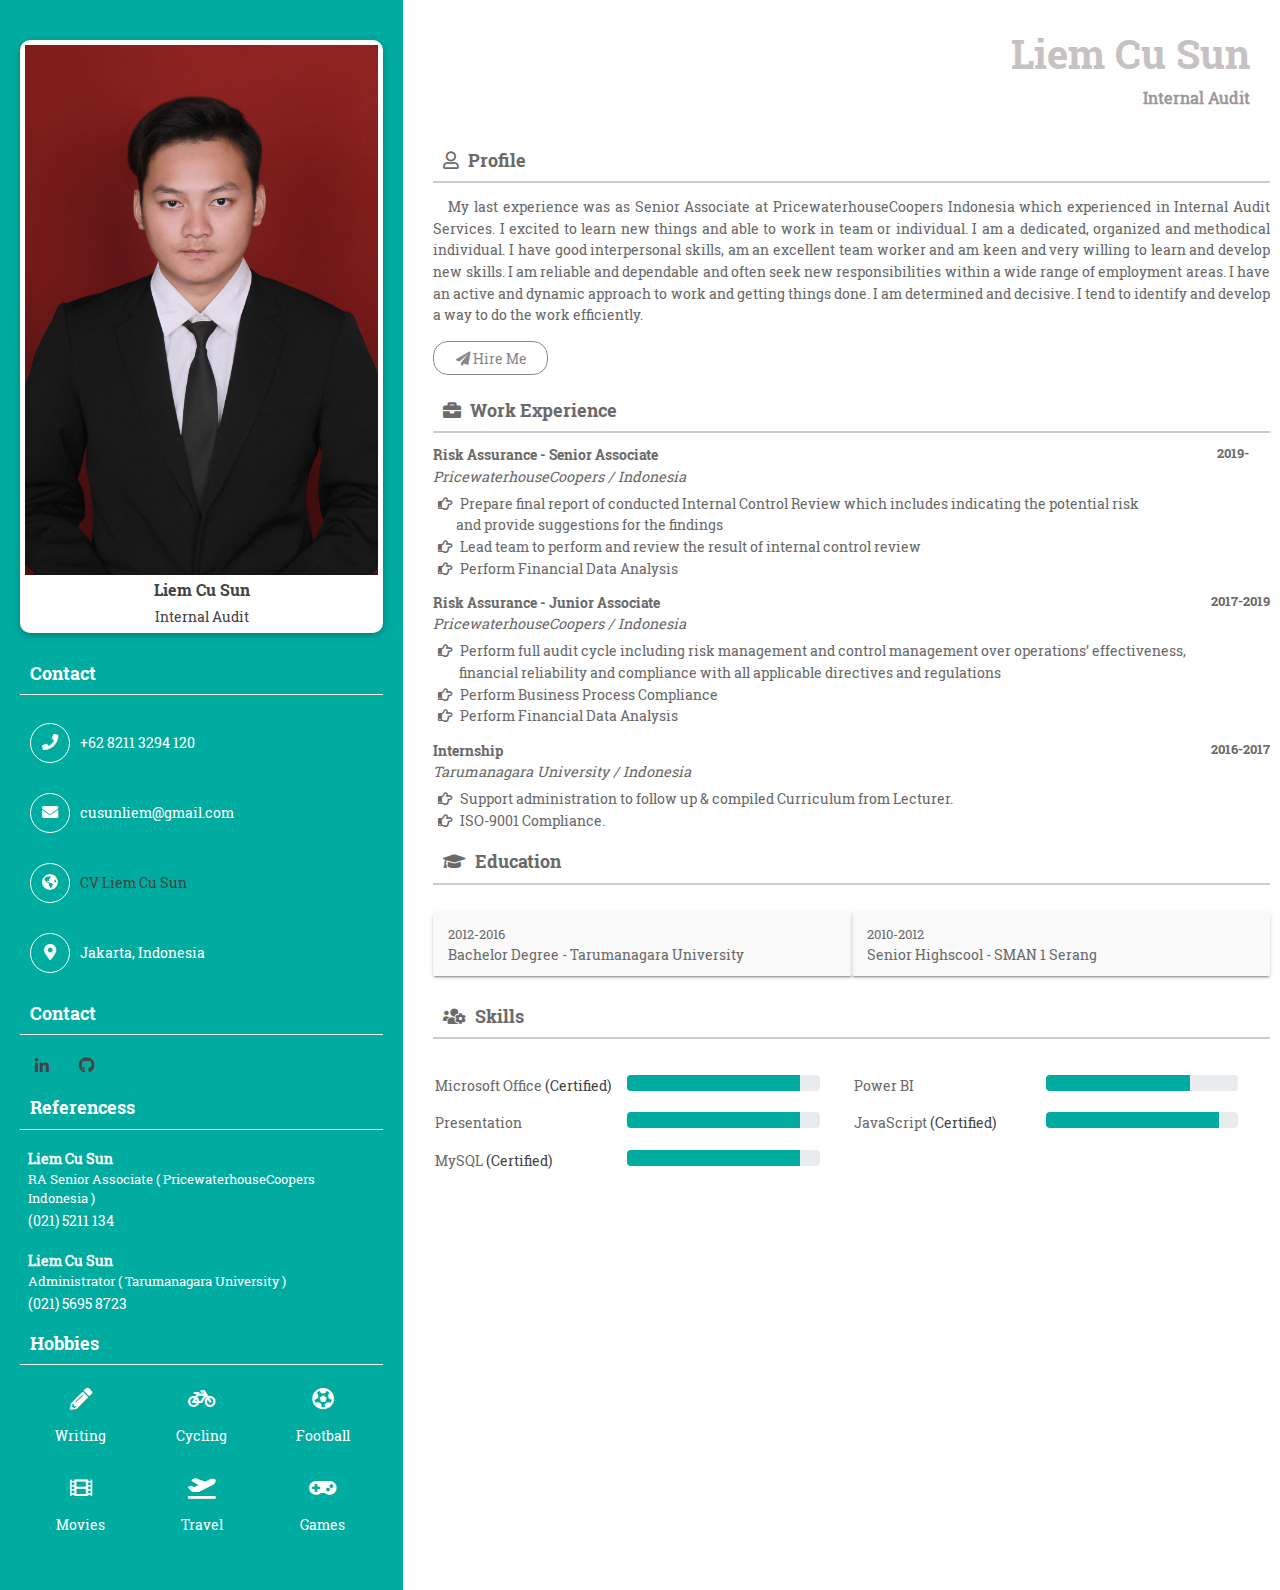
==== commit d0103ae6: "update cv" ====
--- a/index.html
+++ b/index.html
@@ -37,6 +37,14 @@
                             </div>
                             <div class="detail">
                                 +62 8211 3294 120
+                            </div>
+                        </div>
+                        <div class="contact-box pb0">
+                            <div class="icon">
+                                <i class="fas fa-envelope"></i>
+                            </div>
+                            <div class="detail">
+                                cusunliem@gmail.com
                             </div>
                         </div>
                         <div class="contact-box pb0">
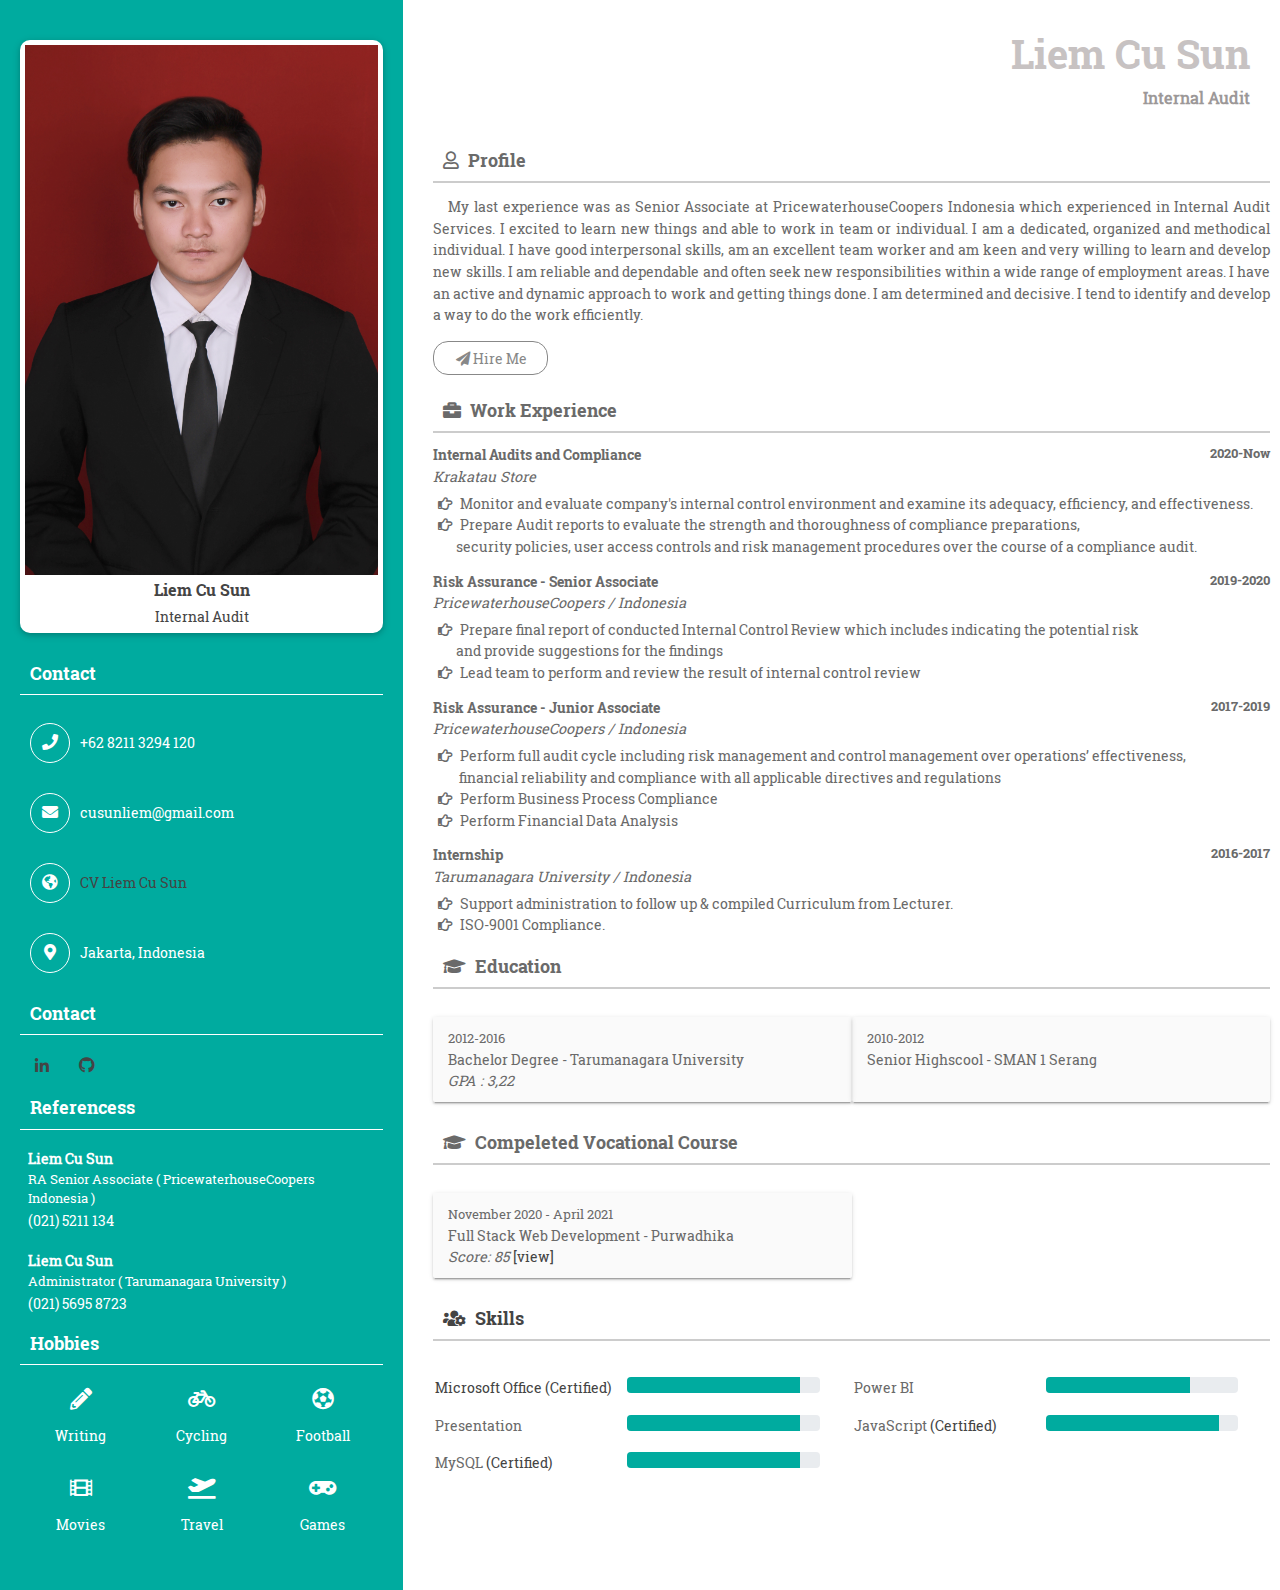
==== commit 8b2bd0f0: "update cv baru" ====
--- a/index.html
+++ b/index.html
@@ -130,15 +130,24 @@
 
                         <h2 class="rit-titl"><i class="fas fa-briefcase"></i> Work Experience</h2>
                         <div class="work-exp">
-                            <h6>Risk Assurance - Senior Associate <span>2019-&nbsp&nbsp&nbsp&nbsp&nbsp&nbsp&nbsp</span>
+                            <h6>Internal Audits and Compliance <span>2020-Now</span>
+                            </h6>
+                            <i>Krakatau Store</i>
+                            <ul>
+                                <li><i class="far fa-hand-point-right"></i> Monitor and evaluate company's internal control environment and examine its adequacy, efficiency, and effectiveness.  </li>
+                                <li><i class="far fa-hand-point-right"></i> Prepare Audit reports to evaluate the strength and thoroughness of compliance preparations, 
+                                    <br> &nbsp&nbsp&nbsp&nbsp&nbsp&nbspsecurity policies, user access controls and risk management procedures over the course of a compliance audit.
+                                </li>
+                            </ul>
+                        </div>
+                        <div class="work-exp">
+                            <h6>Risk Assurance - Senior Associate <span>2019-2020</span>
                             </h6>
                             <i>PricewaterhouseCoopers / Indonesia</i>
                             <ul>
                                 <li><i class="far fa-hand-point-right"></i> Prepare final report of conducted Internal Control Review which
                                     includes indicating the potential risk <br> &nbsp&nbsp&nbsp&nbsp&nbsp&nbspand provide suggestions for the findings </li>
                                 <li><i class="far fa-hand-point-right"></i> Lead team to perform and review the result of internal control review
-                                </li>
-                                <li><i class="far fa-hand-point-right"></i> Perform Financial Data Analysis
                                 </li>
                             </ul>
                         </div>
@@ -174,9 +183,20 @@
                         <div class="education">
                             <ul class="row no-margin">
                                 <li class="col-md-6"><span>2012-2016</span> <br>
-                                    Bachelor Degree - Tarumanagara University</li>
+                                    Bachelor Degree - Tarumanagara University
+                                    <br><i>GPA : 3,22</i></li>
                                 <li class="col-md-6"><span>2010-2012</span> <br>
                                     Senior Highscool - SMAN 1 Serang</li>
+                            </ul>
+                        </div>
+                        <h2 class="rit-titl"><i class="fas fa-graduation-cap"></i> Compeleted Vocational Course</h2>
+                        <div class="education">
+                            <ul class="row no-margin">
+                                <li class="col-md-6"><span>November 2020 - April 2021</span> <br>
+                                    Full Stack Web Development - Purwadhika
+                                <br><i>Score: 85</i>
+                                    <a href="https://drive.google.com/file/d/10kPiqMe0qYyDjSriyU6Ik29pixav_058/view?usp=sharing">[view]</li>
+                                    
                             </ul>
                         </div>
 
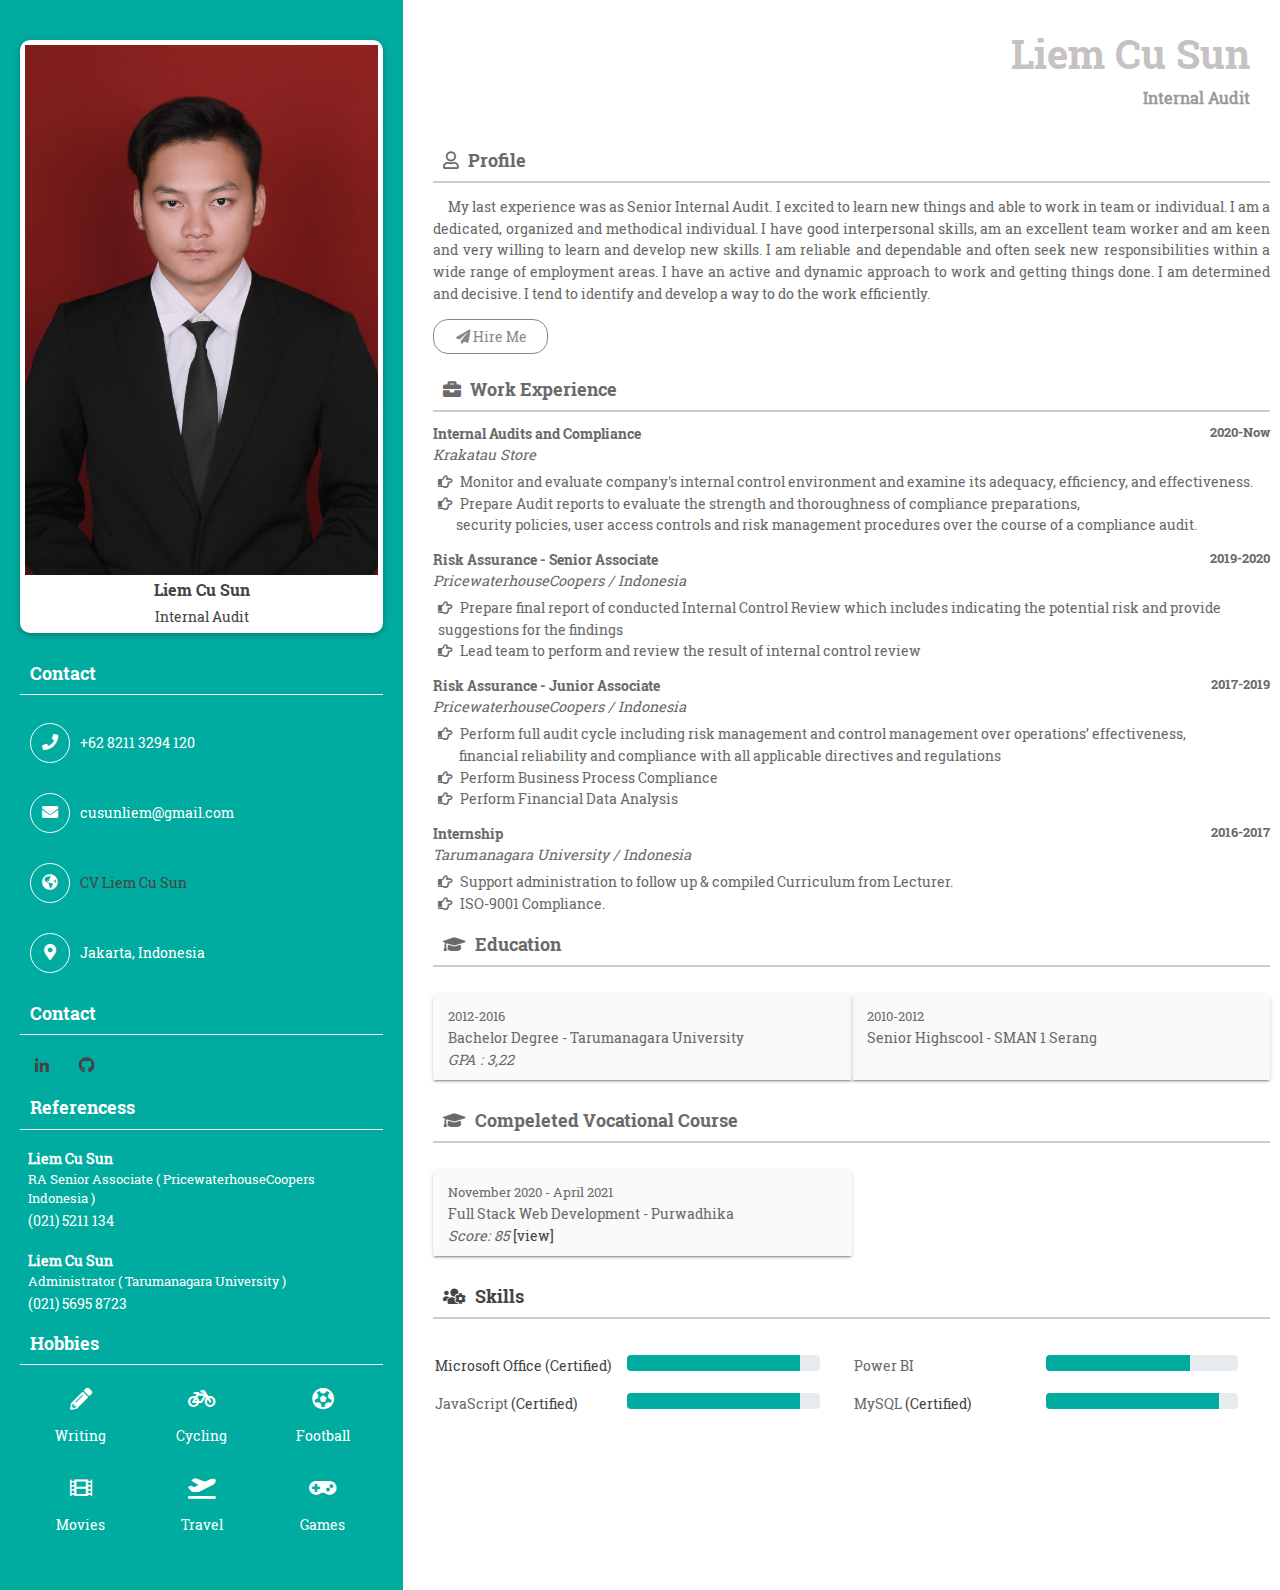
==== commit 186ae2f1: "update cv final" ====
--- a/index.html
+++ b/index.html
@@ -108,15 +108,12 @@
                         </div>
                         <h2 class="rit-titl"><i class="far fa-user"></i> Profile</h2>
                         <div class="about">
-                            <p>My last experience was as Senior Associate at PricewaterhouseCoopers Indonesia which
-                                experienced in Internal Audit Services. I excited to learn new things and able
+                            <p>My last experience was as Senior Internal Audit. I excited to learn new things and able
                                 to work in team or individual. I am a dedicated, organized and methodical individual.
                                 I have good interpersonal skills, am an excellent team worker and am keen and very
-                                willing to learn
-                                and develop new skills. I am reliable and dependable and often seek new responsibilities
+                                willing to learn and develop new skills. I am reliable and dependable and often seek new responsibilities
                                 within a wide range of employment areas. I have an active and dynamic approach to work
-                                and getting things done.
-                                I am determined and decisive. I tend to identify and develop a way to do the work
+                                and getting things done. I am determined and decisive. I tend to identify and develop a way to do the work
                                 efficiently.</p>
                             <div class="btn-ro row no-margin">
                                 <ul class="btn-link">
@@ -146,7 +143,7 @@
                             <i>PricewaterhouseCoopers / Indonesia</i>
                             <ul>
                                 <li><i class="far fa-hand-point-right"></i> Prepare final report of conducted Internal Control Review which
-                                    includes indicating the potential risk <br> &nbsp&nbsp&nbsp&nbsp&nbsp&nbspand provide suggestions for the findings </li>
+                                    includes indicating the potential risk and provide suggestions for the findings </li>
                                 <li><i class="far fa-hand-point-right"></i> Lead team to perform and review the result of internal control review
                                 </li>
                             </ul>
@@ -229,20 +226,6 @@
                                     </div>
                                 </div>
                             </div>
-
-                            <div class="col-md-6">
-                                <div class="row prog-row">
-                                    <div class="col-sm-6">
-                                        Presentation 
-                                    </div>
-                                    <div class="col-sm-6">
-                                        <div class="progress">
-                                            <div class="progress-bar" role="progressbar" style="width: 90%"
-                                                aria-valuenow="25" aria-valuemin="0" aria-valuemax="100"></div>
-                                        </div>
-                                    </div>
-                                </div>
-                            </div>
                             <div class="col-md-6">
                                 <div class="row prog-row">
                                     <div class="col-sm-6">
@@ -271,12 +254,6 @@
                                     </div>
                                 </div>
                             </div>
-
-
-
-
-
-
                         </div>
                     </div>
                 </div>
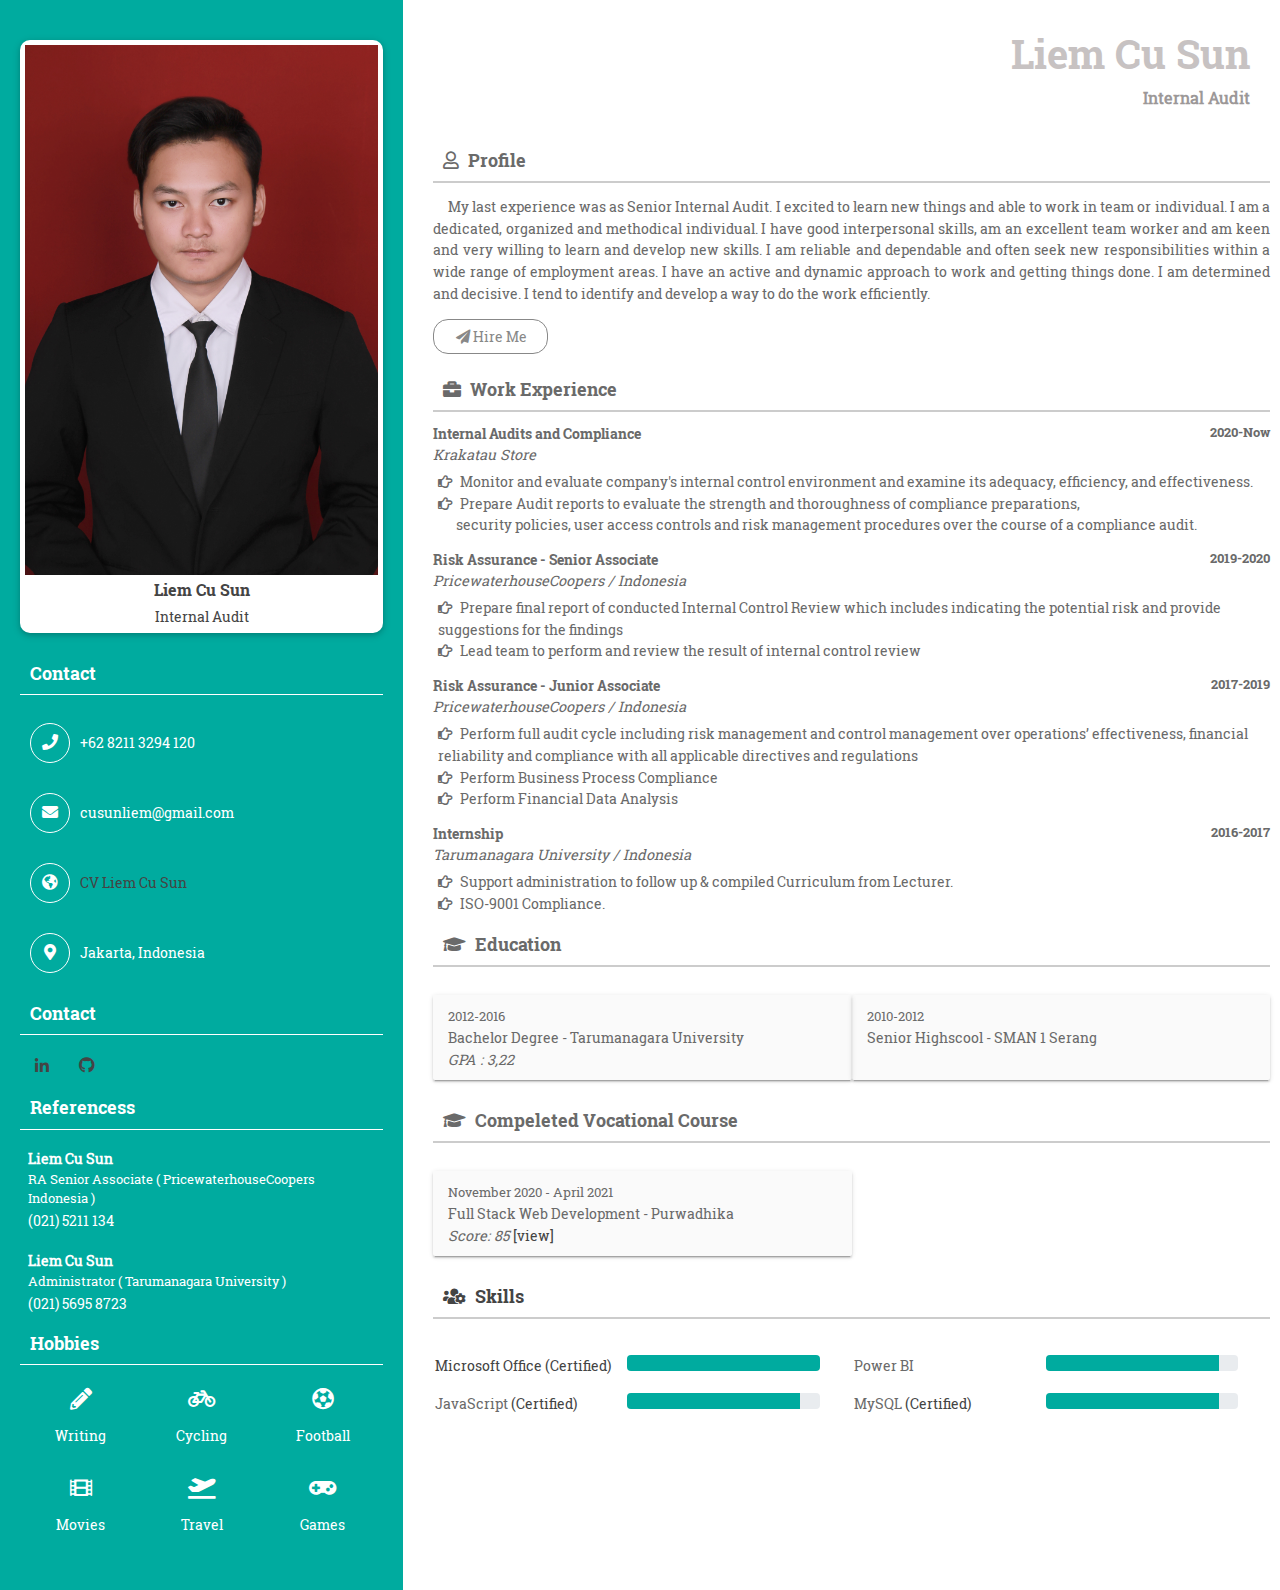
==== commit dd4d63f2: "latest CV" ====
--- a/index.html
+++ b/index.html
@@ -154,8 +154,7 @@
                             <ul>
                                 <li><i class="far fa-hand-point-right"></i> Perform full audit cycle
                                     including risk management and control management over operations’ effectiveness,
-                                    <br>
-                                    &nbsp&nbsp&nbsp&nbsp&nbsp&nbsp financial reliability and compliance with all applicable directives and regulations
+                                    financial reliability and compliance with all applicable directives and regulations
                                 </li>
                                 <li><i class="far fa-hand-point-right"></i> Perform Business Process Compliance </li>
                                 <li><i class="far fa-hand-point-right"></i> Perform Financial Data Analysis
@@ -207,20 +206,20 @@
                                     </div>
                                     <div class="col-sm-6">
                                         <div class="progress">
+                                            <div class="progress-bar" role="progressbar" style="width: 100%"
+                                                aria-valuenow="25" aria-valuemin="0" aria-valuemax="100"></div>
+                                        </div>
+                                    </div>
+                                </div>
+                            </div>
+                            <div class="col-md-6">
+                                <div class="row prog-row">
+                                    <div class="col-sm-6">
+                                        Power BI
+                                    </div>
+                                    <div class="col-sm-6">
+                                        <div class="progress">
                                             <div class="progress-bar" role="progressbar" style="width: 90%"
-                                                aria-valuenow="25" aria-valuemin="0" aria-valuemax="100"></div>
-                                        </div>
-                                    </div>
-                                </div>
-                            </div>
-                            <div class="col-md-6">
-                                <div class="row prog-row">
-                                    <div class="col-sm-6">
-                                        Power BI
-                                    </div>
-                                    <div class="col-sm-6">
-                                        <div class="progress">
-                                            <div class="progress-bar" role="progressbar" style="width: 75%"
                                                 aria-valuenow="25" aria-valuemin="0" aria-valuemax="100"></div>
                                         </div>
                                     </div>
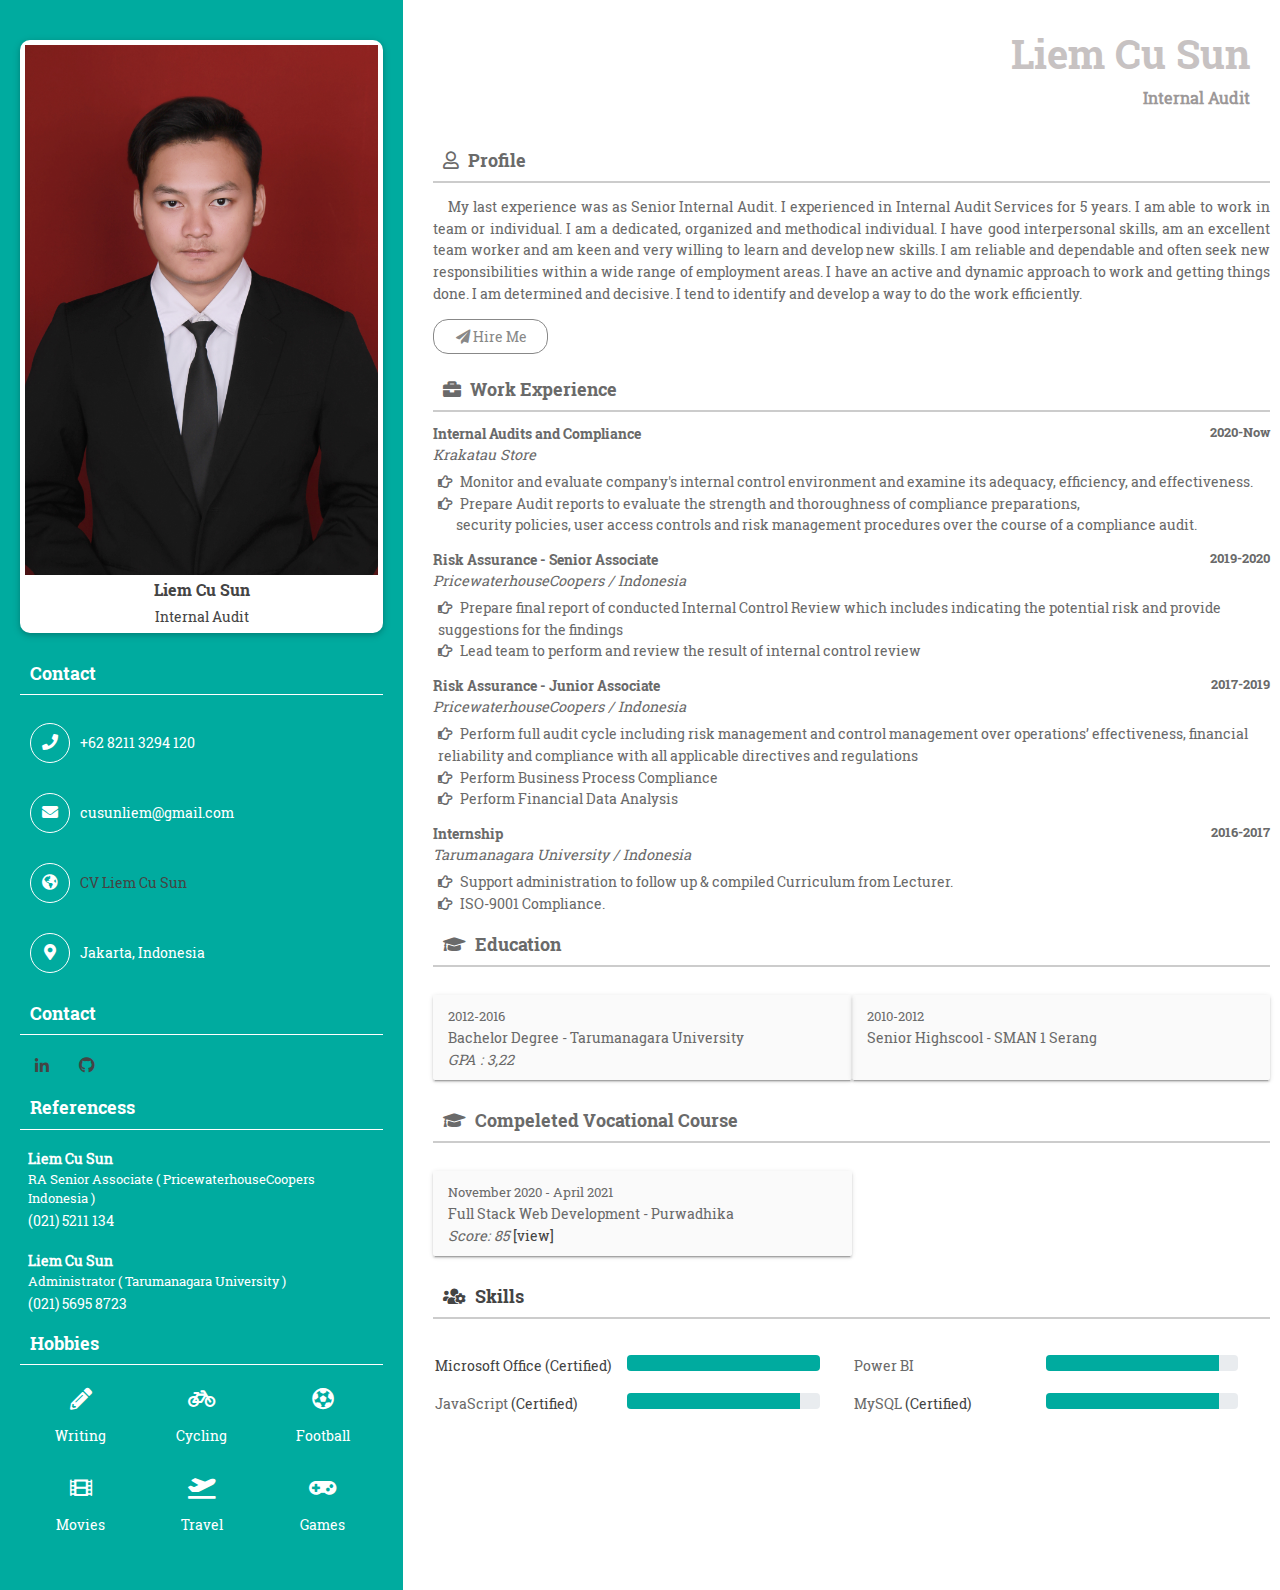
==== commit 2dc58bb5: "latest CV" ====
--- a/index.html
+++ b/index.html
@@ -108,7 +108,7 @@
                         </div>
                         <h2 class="rit-titl"><i class="far fa-user"></i> Profile</h2>
                         <div class="about">
-                            <p>My last experience was as Senior Internal Audit. I excited to learn new things and able
+                            <p>My last experience was as Senior Internal Audit. I experienced in Internal Audit Services for 5 years. I am able
                                 to work in team or individual. I am a dedicated, organized and methodical individual.
                                 I have good interpersonal skills, am an excellent team worker and am keen and very
                                 willing to learn and develop new skills. I am reliable and dependable and often seek new responsibilities
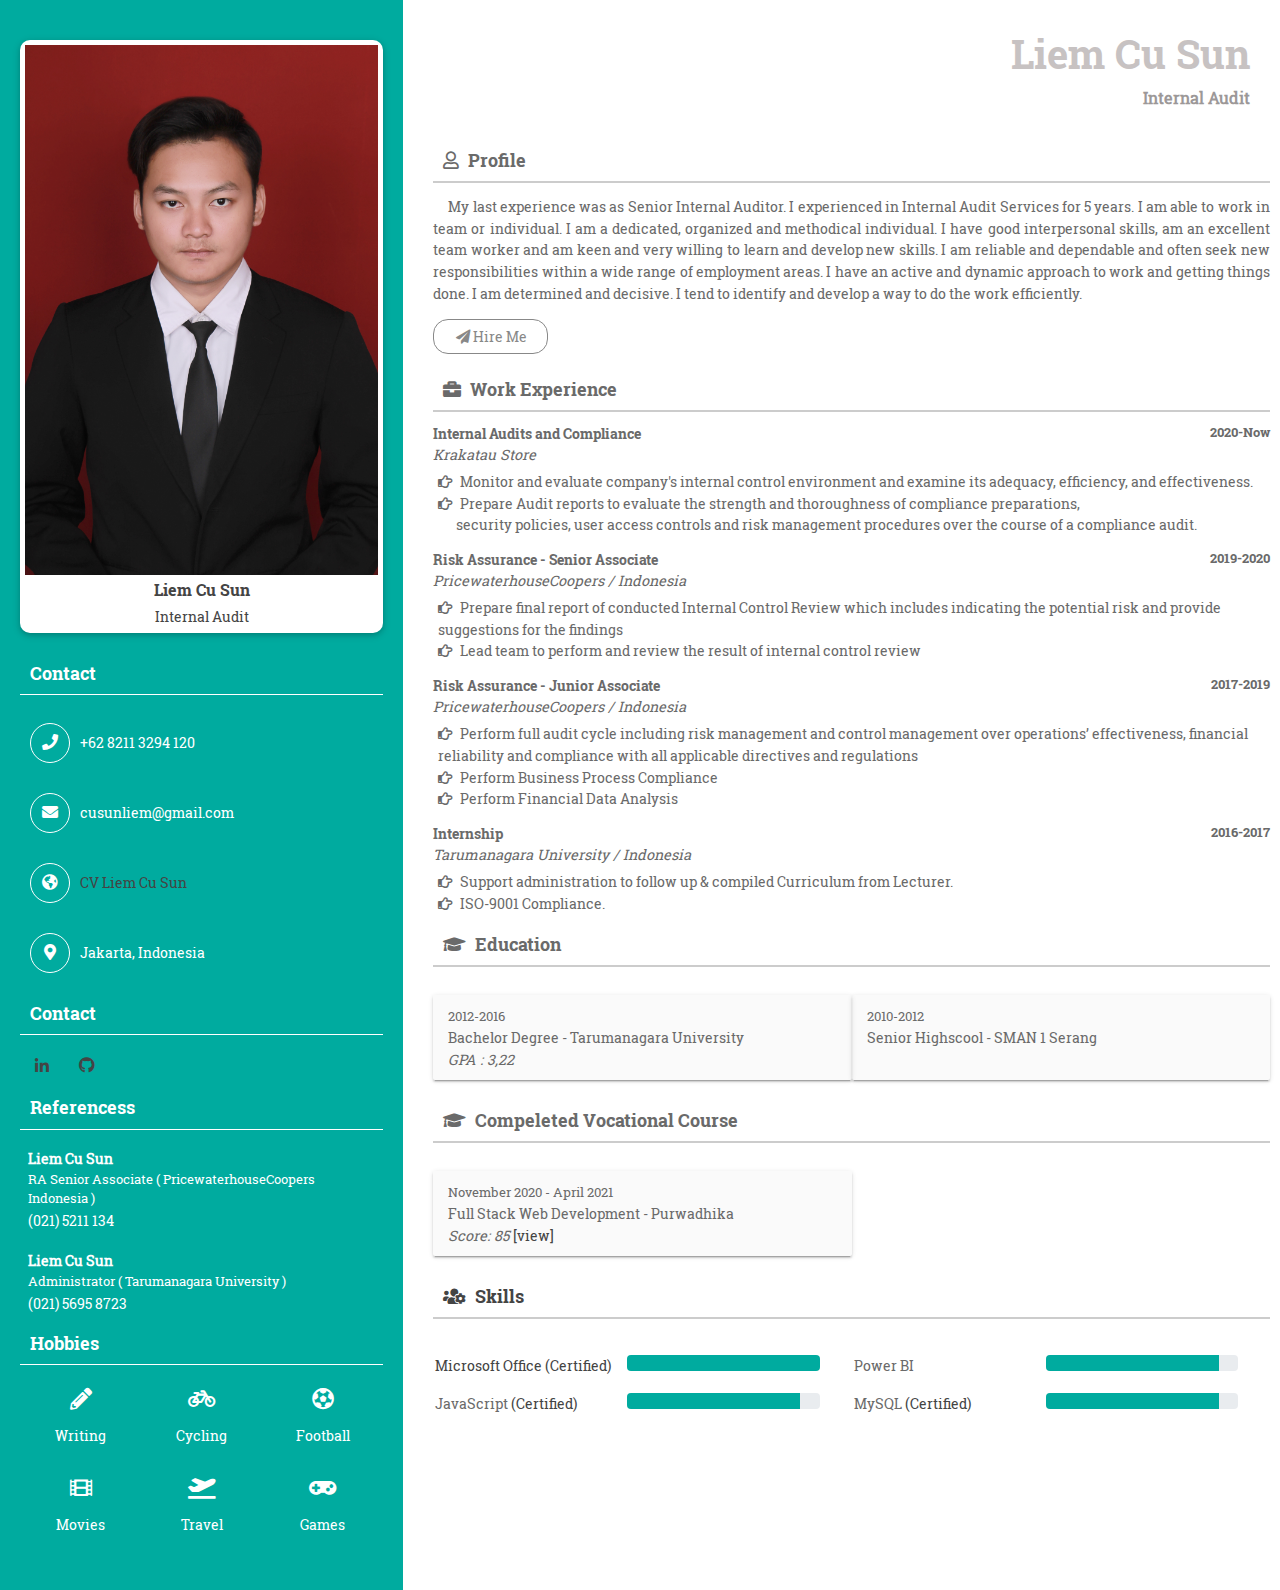
==== commit bb14c876: "fixed cv" ====
--- a/index.html
+++ b/index.html
@@ -108,7 +108,7 @@
                         </div>
                         <h2 class="rit-titl"><i class="far fa-user"></i> Profile</h2>
                         <div class="about">
-                            <p>My last experience was as Senior Internal Audit. I experienced in Internal Audit Services for 5 years. I am able
+                            <p>My last experience was as Senior Internal Auditor. I experienced in Internal Audit Services for 5 years. I am able
                                 to work in team or individual. I am a dedicated, organized and methodical individual.
                                 I have good interpersonal skills, am an excellent team worker and am keen and very
                                 willing to learn and develop new skills. I am reliable and dependable and often seek new responsibilities
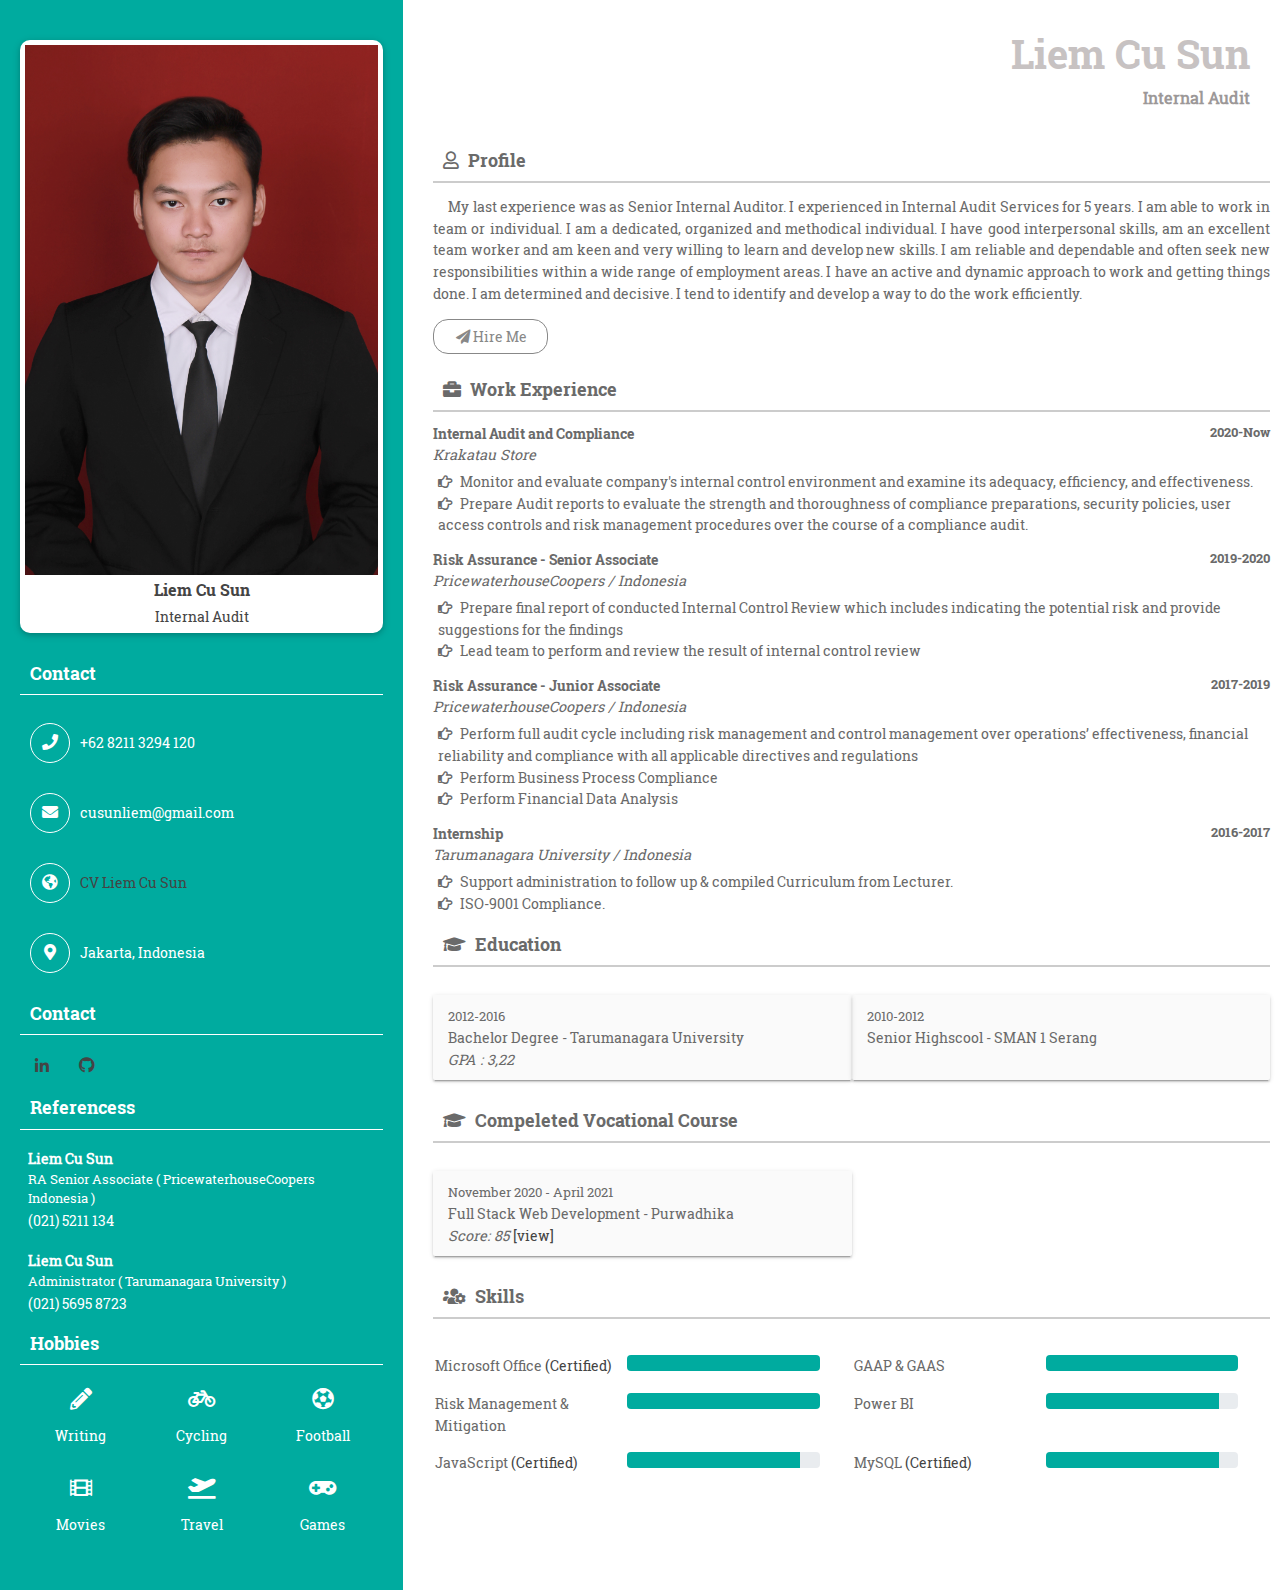
==== commit d701f2aa: "latest update CV 20/06/22" ====
--- a/index.html
+++ b/index.html
@@ -127,13 +127,13 @@
 
                         <h2 class="rit-titl"><i class="fas fa-briefcase"></i> Work Experience</h2>
                         <div class="work-exp">
-                            <h6>Internal Audits and Compliance <span>2020-Now</span>
+                            <h6>Internal Audit and Compliance <span>2020-Now</span>
                             </h6>
                             <i>Krakatau Store</i>
                             <ul>
                                 <li><i class="far fa-hand-point-right"></i> Monitor and evaluate company's internal control environment and examine its adequacy, efficiency, and effectiveness.  </li>
                                 <li><i class="far fa-hand-point-right"></i> Prepare Audit reports to evaluate the strength and thoroughness of compliance preparations, 
-                                    <br> &nbsp&nbsp&nbsp&nbsp&nbsp&nbspsecurity policies, user access controls and risk management procedures over the course of a compliance audit.
+                                    security policies, user access controls and risk management procedures over the course of a compliance audit.
                                 </li>
                             </ul>
                         </div>
@@ -191,7 +191,7 @@
                                 <li class="col-md-6"><span>November 2020 - April 2021</span> <br>
                                     Full Stack Web Development - Purwadhika
                                 <br><i>Score: 85</i>
-                                    <a href="https://drive.google.com/file/d/10kPiqMe0qYyDjSriyU6Ik29pixav_058/view?usp=sharing">[view]</li>
+                                    <a href="https://drive.google.com/file/d/10kPiqMe0qYyDjSriyU6Ik29pixav_058/view?usp=sharing">[view]</a></li>
                                     
                             </ul>
                         </div>
@@ -203,6 +203,32 @@
                                     <div class="col-sm-6">
                                         Microsoft Office <a
                                             href="https://drive.google.com/file/d/1vhEPJi2TEz5FC_Oz_TeQde2bWAVNfuhn/view?usp=sharing">(Certified)</a>
+                                    </div>
+                                    <div class="col-sm-6">
+                                        <div class="progress">
+                                            <div class="progress-bar" role="progressbar" style="width: 100%"
+                                                aria-valuenow="25" aria-valuemin="0" aria-valuemax="100"></div>
+                                        </div>
+                                    </div>
+                                </div>
+                            </div>
+                            <div class="col-md-6">
+                                <div class=" prog-row row">
+                                    <div class="col-sm-6">
+                                        GAAP & GAAS
+                                    </div>
+                                    <div class="col-sm-6">
+                                        <div class="progress">
+                                            <div class="progress-bar" role="progressbar" style="width: 100%"
+                                                aria-valuenow="25" aria-valuemin="0" aria-valuemax="100"></div>
+                                        </div>
+                                    </div>
+                                </div>
+                            </div>
+                            <div class="col-md-6">
+                                <div class=" prog-row row">
+                                    <div class="col-sm-6">
+                                        Risk Management & Mitigation
                                     </div>
                                     <div class="col-sm-6">
                                         <div class="progress">
